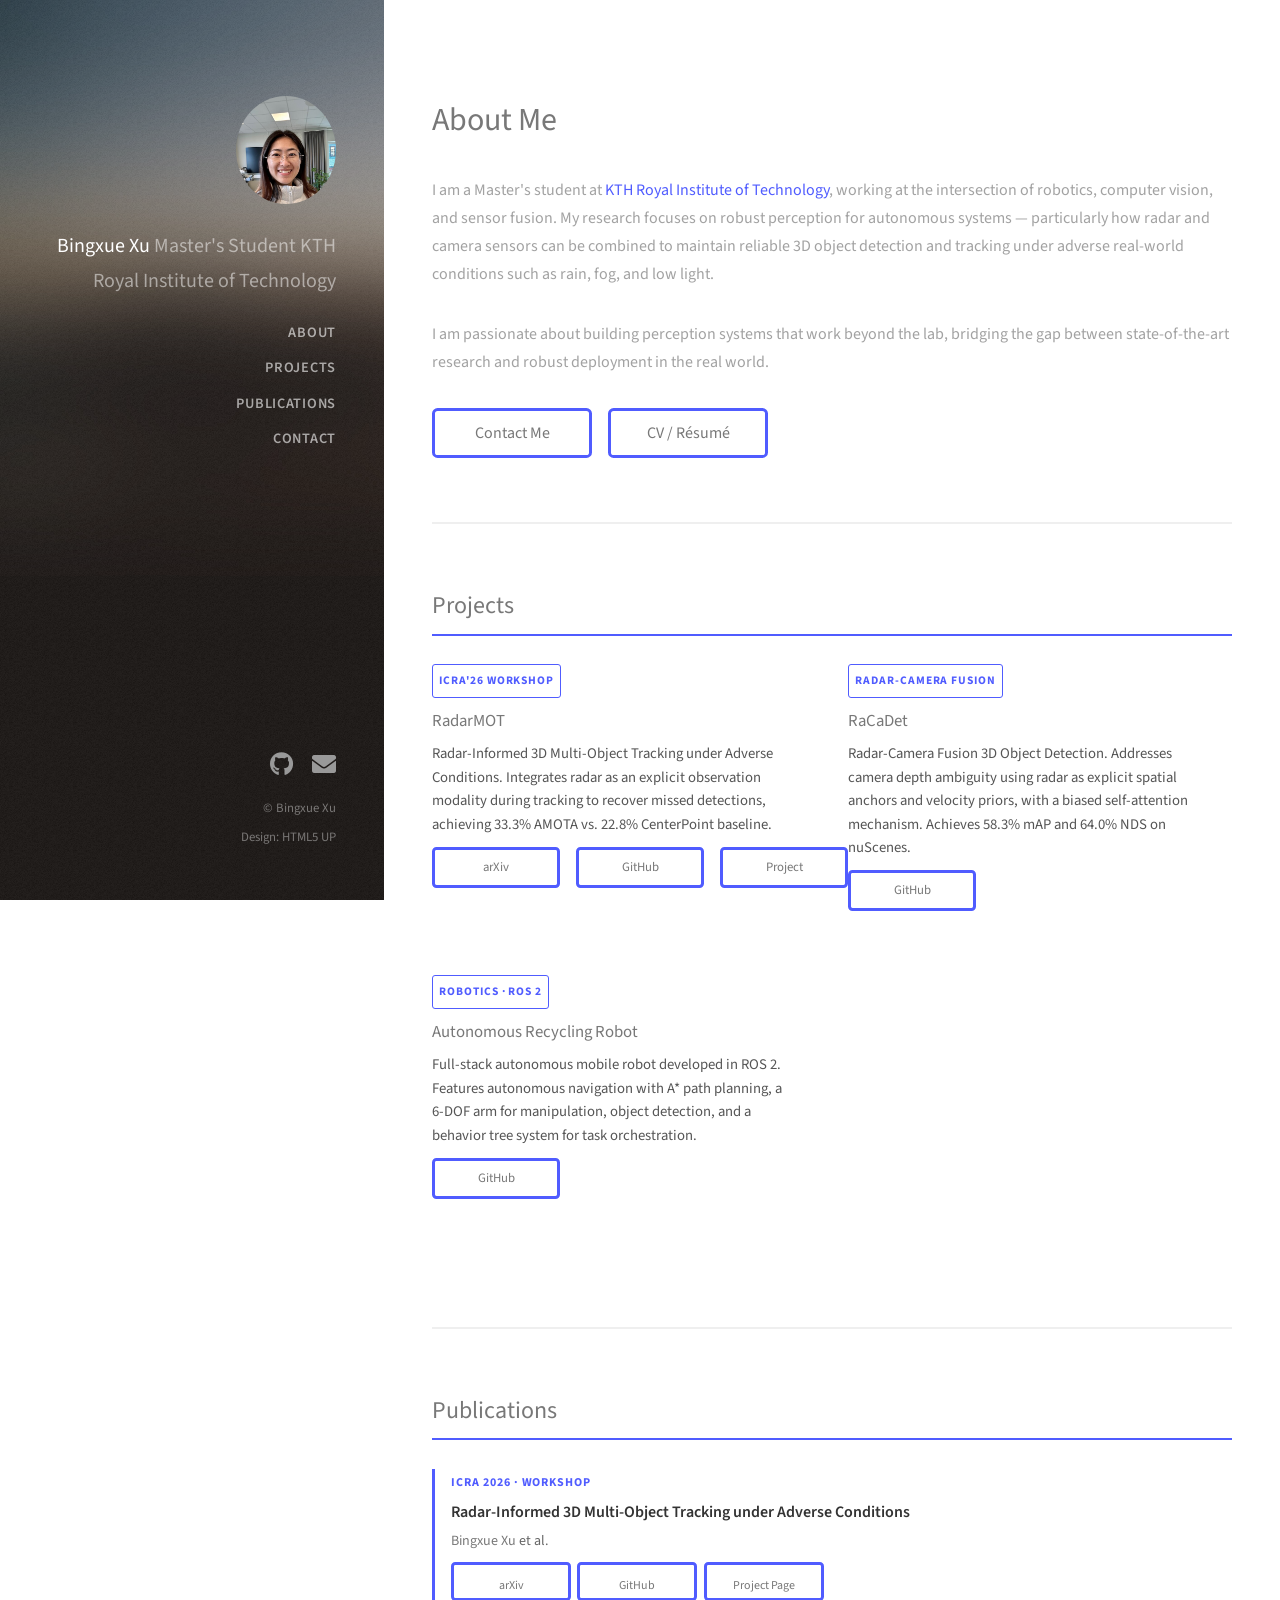
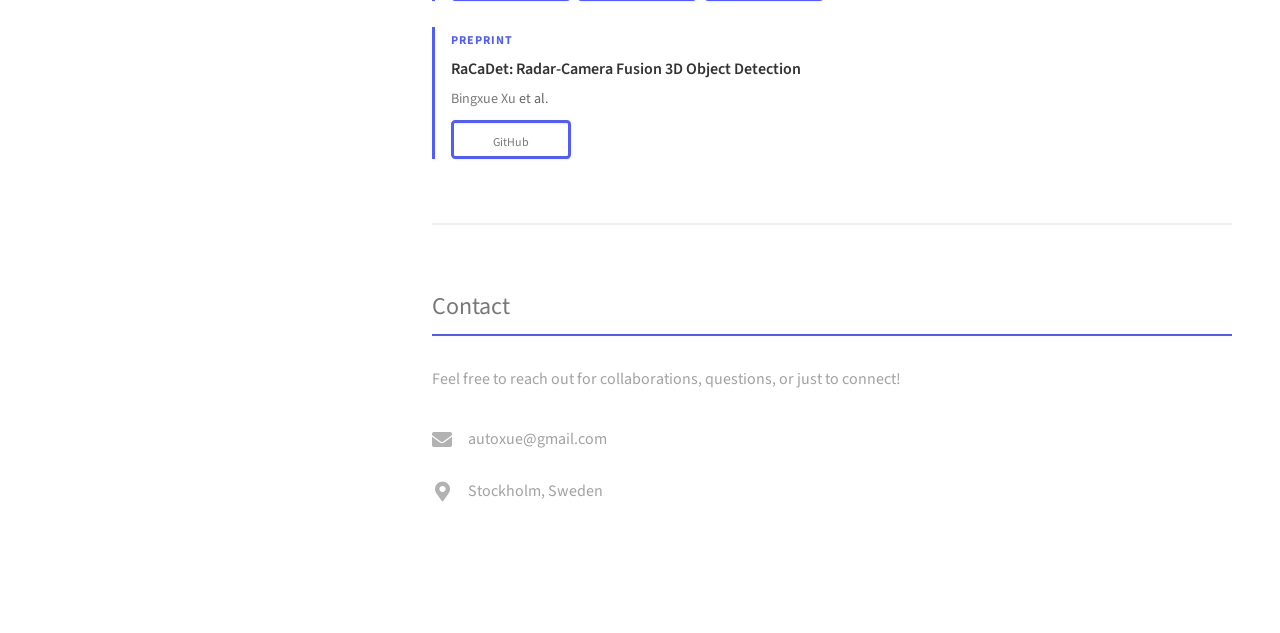
==== index.html @ 9e6687d6 "Initial personal page — Bingxue Xu Strata template (HTML5 UP, CCA 3.0) customised with personal cont" ====
<!DOCTYPE HTML>
<!--
	Strata by HTML5 UP
	html5up.net | @ajlkn
	Free for personal and commercial use under the CCA 3.0 license (html5up.net/license)
	Customized for Bingxue Xu
-->
<html>
	<head>
		<title>Bingxue Xu</title>
		<meta charset="utf-8" />
		<meta name="viewport" content="width=device-width, initial-scale=1, user-scalable=no" />
		<link rel="stylesheet" href="assets/css/main.css" />
		<link rel="stylesheet" href="assets/css/custom.css" />
	</head>
	<body class="is-preload">

		<!-- Header -->
			<header id="header">
				<div class="inner">
					<a href="#" class="image avatar"><img src="images/avatar.jpg" alt="Bingxue Xu" /></a>
					<h1>
						<strong>Bingxue Xu</strong><br />
						Master's Student<br />
						<a href="https://www.kth.se" target="_blank">KTH Royal Institute of Technology</a>
					</h1>
					<nav id="nav">
						<ul>
							<li><a href="#about">About</a></li>
							<li><a href="#projects">Projects</a></li>
							<li><a href="#publications">Publications</a></li>
							<li><a href="#contact">Contact</a></li>
						</ul>
					</nav>
				</div>
			</header>

		<!-- Main -->
			<div id="main">

				<!-- About -->
				<section id="about">
					<header class="major">
						<h2>About Me</h2>
					</header>
					<p>
						I am a Master's student at <a href="https://www.kth.se" target="_blank">KTH Royal Institute of Technology</a>,
						working at the intersection of robotics, computer vision, and sensor fusion.
						My research focuses on robust perception for autonomous systems — particularly how radar
						and camera sensors can be combined to maintain reliable 3D object detection and tracking
						under adverse real-world conditions such as rain, fog, and low light.
					</p>
					<p>
						I am passionate about building perception systems that work beyond the lab, bridging the
						gap between state-of-the-art research and robust deployment in the real world.
					</p>
					<ul class="actions">
						<li><a href="#contact" class="button">Contact Me</a></li>
						<li><a href="#" class="button">CV / Résumé</a></li>
					</ul>
				</section>

				<!-- Projects -->
				<section id="projects">
					<h2>Projects</h2>
					<div class="row">

						<article class="col-6 col-12-xsmall project-item">
							<div class="project-badge">ICRA'26 Workshop</div>
							<h3><a href="https://bingxue-xu.github.io/RadarMOT" target="_blank">RadarMOT</a></h3>
							<p>
								Radar-Informed 3D Multi-Object Tracking under Adverse Conditions.
								Integrates radar as an explicit observation modality during tracking to recover
								missed detections, achieving 33.3% AMOTA vs. 22.8% CenterPoint baseline.
							</p>
							<ul class="actions small">
								<li><a href="https://arxiv.org/abs/2604.13571" target="_blank" class="button small">arXiv</a></li>
								<li><a href="https://github.com/bingxue-xu/RadarMOT" target="_blank" class="button small">GitHub</a></li>
								<li><a href="https://bingxue-xu.github.io/RadarMOT" target="_blank" class="button small">Project</a></li>
							</ul>
						</article>

						<article class="col-6 col-12-xsmall project-item">
							<div class="project-badge">Radar-Camera Fusion</div>
							<h3><a href="https://github.com/bingxue-xu/RaCaDet" target="_blank">RaCaDet</a></h3>
							<p>
								Radar-Camera Fusion 3D Object Detection. Addresses camera depth ambiguity
								using radar as explicit spatial anchors and velocity priors, with a biased
								self-attention mechanism. Achieves 58.3% mAP and 64.0% NDS on nuScenes.
							</p>
							<ul class="actions small">
								<li><a href="https://github.com/bingxue-xu/RaCaDet" target="_blank" class="button small">GitHub</a></li>
							</ul>
						</article>

						<article class="col-6 col-12-xsmall project-item">
							<div class="project-badge">Robotics · ROS 2</div>
							<h3><a href="https://github.com/bingxue-xu/RoboticsProject" target="_blank">Autonomous Recycling Robot</a></h3>
							<p>
								Full-stack autonomous mobile robot developed in ROS 2. Features autonomous
								navigation with A* path planning, a 6-DOF arm for manipulation, object detection,
								and a behavior tree system for task orchestration.
							</p>
							<ul class="actions small">
								<li><a href="https://github.com/bingxue-xu/RoboticsProject" target="_blank" class="button small">GitHub</a></li>
							</ul>
						</article>

					</div>
				</section>

				<!-- Publications -->
				<section id="publications">
					<h2>Publications</h2>
					<div class="pub-list">

						<div class="pub-item">
							<div class="pub-venue">ICRA 2026 · Workshop</div>
							<div class="pub-title">
								Radar-Informed 3D Multi-Object Tracking under Adverse Conditions
							</div>
							<div class="pub-authors">
								<strong>Bingxue Xu</strong> et al.
							</div>
							<div class="pub-links">
								<a href="https://arxiv.org/abs/2604.13571" target="_blank" class="button small">arXiv</a>
								<a href="https://github.com/bingxue-xu/RadarMOT" target="_blank" class="button small">GitHub</a>
								<a href="https://bingxue-xu.github.io/RadarMOT" target="_blank" class="button small">Project Page</a>
							</div>
						</div>

						<div class="pub-item">
							<div class="pub-venue">Preprint</div>
							<div class="pub-title">
								RaCaDet: Radar-Camera Fusion 3D Object Detection
							</div>
							<div class="pub-authors">
								<strong>Bingxue Xu</strong> et al.
							</div>
							<div class="pub-links">
								<a href="https://github.com/bingxue-xu/RaCaDet" target="_blank" class="button small">GitHub</a>
							</div>
						</div>

					</div>
				</section>

				<!-- Contact -->
				<section id="contact">
					<h2>Contact</h2>
					<p>Feel free to reach out for collaborations, questions, or just to connect!</p>
					<div class="row">
						<div class="col-12">
							<ul class="labeled-icons">
								<li>
									<h3 class="icon solid fa-envelope"><span class="label">Email</span></h3>
									<a href="mailto:autoxue@gmail.com">autoxue@gmail.com</a>
								</li>
								<li>
									<h3 class="icon solid fa-map-marker-alt"><span class="label">Location</span></h3>
									Stockholm, Sweden
								</li>
							</ul>
						</div>
					</div>
				</section>

			</div>

		<!-- Footer -->
			<footer id="footer">
				<div class="inner">
					<ul class="icons">
						<li><a href="https://github.com/bingxue-xu" target="_blank" class="icon brands fa-github"><span class="label">GitHub</span></a></li>
						<li><a href="mailto:autoxue@gmail.com" class="icon solid fa-envelope"><span class="label">Email</span></a></li>
					</ul>
					<ul class="copyright">
						<li>&copy; Bingxue Xu</li>
						<li>Design: <a href="http://html5up.net">HTML5 UP</a></li>
					</ul>
				</div>
			</footer>

		<!-- Scripts -->
			<script src="assets/js/jquery.min.js"></script>
			<script src="assets/js/jquery.poptrox.min.js"></script>
			<script src="assets/js/browser.min.js"></script>
			<script src="assets/js/breakpoints.min.js"></script>
			<script src="assets/js/util.js"></script>
			<script src="assets/js/main.js"></script>

	</body>
</html>
---- assets/css/main.css ----
@import url("fontawesome-all.min.css");
@import url("https://fonts.googleapis.com/css?family=Source+Sans+Pro:400,400italic");

/*
	Strata by HTML5 UP
	html5up.net | @ajlkn
	Free for personal and commercial use under the CCA 3.0 license (html5up.net/license)
*/

html, body, div, span, applet, object,
iframe, h1, h2, h3, h4, h5, h6, p, blockquote,
pre, a, abbr, acronym, address, big, cite,
code, del, dfn, em, img, ins, kbd, q, s, samp,
small, strike, strong, sub, sup, tt, var, b,
u, i, center, dl, dt, dd, ol, ul, li, fieldset,
form, label, legend, table, caption, tbody,
tfoot, thead, tr, th, td, article, aside,
canvas, details, embed, figure, figcaption,
footer, header, hgroup, menu, nav, output, ruby,
section, summary, time, mark, audio, video {
	margin: 0;
	padding: 0;
	border: 0;
	font-size: 100%;
	font: inherit;
	vertical-align: baseline;}

article, aside, details, figcaption, figure,
footer, header, hgroup, menu, nav, section {
	display: block;}

body {
	line-height: 1;
}

ol, ul {
	list-style: none;
}

blockquote, q {
	quotes: none;
}

	blockquote:before, blockquote:after, q:before, q:after {
		content: '';
		content: none;
	}

table {
	border-collapse: collapse;
	border-spacing: 0;
}

body {
	-webkit-text-size-adjust: none;
}

mark {
	background-color: transparent;
	color: inherit;
}

input::-moz-focus-inner {
	border: 0;
	padding: 0;
}

input, select, textarea {
	-moz-appearance: none;
	-webkit-appearance: none;
	-ms-appearance: none;
	appearance: none;
}

/* Basic */

	html {
		box-sizing: border-box;
	}

	*, *:before, *:after {
		box-sizing: inherit;
	}

	body {
		background: #fff;
	}

		body.is-preload *, body.is-preload *:before, body.is-preload *:after {
			-moz-animation: none !important;
			-webkit-animation: none !important;
			-ms-animation: none !important;
			animation: none !important;
			-moz-transition: none !important;
			-webkit-transition: none !important;
			-ms-transition: none !important;
			transition: none !important;
		}

	body, input, select, textarea {
		color: #a2a2a2;
		font-family: "Source Sans Pro", Helvetica, sans-serif;
		font-size: 16pt;
		font-weight: 400;
		line-height: 1.75em;
	}

	a {
		-moz-transition: color 0.2s ease-in-out, border-color 0.2s ease-in-out;
		-webkit-transition: color 0.2s ease-in-out, border-color 0.2s ease-in-out;
		-ms-transition: color 0.2s ease-in-out, border-color 0.2s ease-in-out;
		transition: color 0.2s ease-in-out, border-color 0.2s ease-in-out;
		border-bottom: dotted 1px;
		color: #49bf9d;
		text-decoration: none;
	}

		a:hover {
			border-bottom-color: transparent;
			color: #49bf9d !important;
			text-decoration: none;
		}

	strong, b {
		color: #787878;
		font-weight: 400;
	}

	em, i {
		font-style: italic;
	}

	p {
		margin: 0 0 2em 0;
	}

	h1, h2, h3, h4, h5, h6 {
		color: #787878;
		font-weight: 400;
		line-height: 1em;
		margin: 0 0 1em 0;
	}

		h1 a, h2 a, h3 a, h4 a, h5 a, h6 a {
			color: inherit;
			text-decoration: none;
		}

	h1 {
		font-size: 2em;
		line-height: 1.5em;
	}

	h2 {
		font-size: 1.5em;
		line-height: 1.5em;
	}

	h3 {
		font-size: 1.25em;
		line-height: 1.5em;
	}

	h4 {
		font-size: 1.1em;
		line-height: 1.5em;
	}

	h5 {
		font-size: 0.9em;
		line-height: 1.5em;
	}

	h6 {
		font-size: 0.7em;
		line-height: 1.5em;
	}

	sub {
		font-size: 0.8em;
		position: relative;
		top: 0.5em;
	}

	sup {
		font-size: 0.8em;
		position: relative;
		top: -0.5em;
	}

	hr {
		border: 0;
		border-bottom: solid 2px #efefef;
		margin: 2em 0;
	}

		hr.major {
			margin: 3em 0;
		}

	blockquote {
		border-left: solid 6px #efefef;
		font-style: italic;
		margin: 0 0 2em 0;
		padding: 0.5em 0 0.5em 1.5em;
	}

	code {
		background: #f7f7f7;
		border-radius: 0.35em;
		border: solid 2px #efefef;
		font-family: "Courier New", monospace;
		font-size: 0.9em;
		margin: 0 0.25em;
		padding: 0.25em 0.65em;
	}

	pre {
		-webkit-overflow-scrolling: touch;
		font-family: "Courier New", monospace;
		font-size: 0.9em;
		margin: 0 0 2em 0;
	}

		pre code {
			display: block;
			line-height: 1.75em;
			padding: 1em 1.5em;
			overflow-x: auto;
		}

	.align-left {
		text-align: left;
	}

	.align-center {
		text-align: center;
	}

	.align-right {
		text-align: right;
	}

/* Container */

	.container {
		margin: 0 auto;
		max-width: calc(100% - 4em);
		width: 100%;
	}

		.container.xsmall {
			width: 25%;
		}

		.container.small {
			width: 50%;
		}

		.container.medium {
			width: 75%;
		}

		.container.large {
			width: 125%;
		}

		.container.xlarge {
			width: 150%;
		}

		.container.max {
			width: 100%;
		}

		@media screen and (max-width: 980px) {

			.container {
				width: 100% !important;
				max-width: 100% !important;
			}

		}

		@media screen and (max-width: 480px) {

			.container {
				max-width: calc(100% - 3em);
			}

		}

/* Row */

	.row {
		display: flex;
		flex-wrap: wrap;
		box-sizing: border-box;
		align-items: stretch;
	}

		.row > * {
			box-sizing: border-box;
		}

		.row.gtr-uniform > * > :last-child {
			margin-bottom: 0;
		}

		.row.aln-left {
			justify-content: flex-start;
		}

		.row.aln-center {
			justify-content: center;
		}

		.row.aln-right {
			justify-content: flex-end;
		}

		.row.aln-top {
			align-items: flex-start;
		}

		.row.aln-middle {
			align-items: center;
		}

		.row.aln-bottom {
			align-items: flex-end;
		}

		.row > .imp {
			order: -1;
		}

		.row > .col-1 {
			width: 8.33333%;
		}

		.row > .off-1 {
			margin-left: 8.33333%;
		}

		.row > .col-2 {
			width: 16.66667%;
		}

		.row > .off-2 {
			margin-left: 16.66667%;
		}

		.row > .col-3 {
			width: 25%;
		}

		.row > .off-3 {
			margin-left: 25%;
		}

		.row > .col-4 {
			width: 33.33333%;
		}

		.row > .off-4 {
			margin-left: 33.33333%;
		}

		.row > .col-5 {
			width: 41.66667%;
		}

		.row > .off-5 {
			margin-left: 41.66667%;
		}

		.row > .col-6 {
			width: 50%;
		}

		.row > .off-6 {
			margin-left: 50%;
		}

		.row > .col-7 {
			width: 58.33333%;
		}

		.row > .off-7 {
			margin-left: 58.33333%;
		}

		.row > .col-8 {
			width: 66.66667%;
		}

		.row > .off-8 {
			margin-left: 66.66667%;
		}

		.row > .col-9 {
			width: 75%;
		}

		.row > .off-9 {
			margin-left: 75%;
		}

		.row > .col-10 {
			width: 83.33333%;
		}

		.row > .off-10 {
			margin-left: 83.33333%;
		}

		.row > .col-11 {
			width: 91.66667%;
		}

		.row > .off-11 {
			margin-left: 91.66667%;
		}

		.row > .col-12 {
			width: 100%;
		}

		.row > .off-12 {
			margin-left: 100%;
		}

		.row.gtr-0 {
			margin-top: 0;
			margin-left: 0em;
		}

			.row.gtr-0 > * {
				padding: 0 0 0 0em;
			}

			.row.gtr-0.gtr-uniform {
				margin-top: 0em;
			}

				.row.gtr-0.gtr-uniform > * {
					padding-top: 0em;
				}

		.row.gtr-25 {
			margin-top: 0;
			margin-left: -0.625em;
		}

			.row.gtr-25 > * {
				padding: 0 0 0 0.625em;
			}

			.row.gtr-25.gtr-uniform {
				margin-top: -0.625em;
			}

				.row.gtr-25.gtr-uniform > * {
					padding-top: 0.625em;
				}

		.row.gtr-50 {
			margin-top: 0;
			margin-left: -1.25em;
		}

			.row.gtr-50 > * {
				padding: 0 0 0 1.25em;
			}

			.row.gtr-50.gtr-uniform {
				margin-top: -1.25em;
			}

				.row.gtr-50.gtr-uniform > * {
					padding-top: 1.25em;
				}

		.row {
			margin-top: 0;
			margin-left: -2.5em;
		}

			.row > * {
				padding: 0 0 0 2.5em;
			}

			.row.gtr-uniform {
				margin-top: -2.5em;
			}

				.row.gtr-uniform > * {
					padding-top: 2.5em;
				}

		.row.gtr-150 {
			margin-top: 0;
			margin-left: -3.75em;
		}

			.row.gtr-150 > * {
				padding: 0 0 0 3.75em;
			}

			.row.gtr-150.gtr-uniform {
				margin-top: -3.75em;
			}

				.row.gtr-150.gtr-uniform > * {
					padding-top: 3.75em;
				}

		.row.gtr-200 {
			margin-top: 0;
			margin-left: -5em;
		}

			.row.gtr-200 > * {
				padding: 0 0 0 5em;
			}

			.row.gtr-200.gtr-uniform {
				margin-top: -5em;
			}

				.row.gtr-200.gtr-uniform > * {
					padding-top: 5em;
				}

		@media screen and (max-width: 1800px) {

			.row {
				display: flex;
				flex-wrap: wrap;
				box-sizing: border-box;
				align-items: stretch;
			}

				.row > * {
					box-sizing: border-box;
				}

				.row.gtr-uniform > * > :last-child {
					margin-bottom: 0;
				}

				.row.aln-left {
					justify-content: flex-start;
				}

				.row.aln-center {
					justify-content: center;
				}

				.row.aln-right {
					justify-content: flex-end;
				}

				.row.aln-top {
					align-items: flex-start;
				}

				.row.aln-middle {
					align-items: center;
				}

				.row.aln-bottom {
					align-items: flex-end;
				}

				.row > .imp-xlarge {
					order: -1;
				}

				.row > .col-1-xlarge {
					width: 8.33333%;
				}

				.row > .off-1-xlarge {
					margin-left: 8.33333%;
				}

				.row > .col-2-xlarge {
					width: 16.66667%;
				}

				.row > .off-2-xlarge {
					margin-left: 16.66667%;
				}

				.row > .col-3-xlarge {
					width: 25%;
				}

				.row > .off-3-xlarge {
					margin-left: 25%;
				}

				.row > .col-4-xlarge {
					width: 33.33333%;
				}

				.row > .off-4-xlarge {
					margin-left: 33.33333%;
				}

				.row > .col-5-xlarge {
					width: 41.66667%;
				}

				.row > .off-5-xlarge {
					margin-left: 41.66667%;
				}

				.row > .col-6-xlarge {
					width: 50%;
				}

				.row > .off-6-xlarge {
					margin-left: 50%;
				}

				.row > .col-7-xlarge {
					width: 58.33333%;
				}

				.row > .off-7-xlarge {
					margin-left: 58.33333%;
				}

				.row > .col-8-xlarge {
					width: 66.66667%;
				}

				.row > .off-8-xlarge {
					margin-left: 66.66667%;
				}

				.row > .col-9-xlarge {
					width: 75%;
				}

				.row > .off-9-xlarge {
					margin-left: 75%;
				}

				.row > .col-10-xlarge {
					width: 83.33333%;
				}

				.row > .off-10-xlarge {
					margin-left: 83.33333%;
				}

				.row > .col-11-xlarge {
					width: 91.66667%;
				}

				.row > .off-11-xlarge {
					margin-left: 91.66667%;
				}

				.row > .col-12-xlarge {
					width: 100%;
				}

				.row > .off-12-xlarge {
					margin-left: 100%;
				}

				.row.gtr-0 {
					margin-top: 0;
					margin-left: 0em;
				}

					.row.gtr-0 > * {
						padding: 0 0 0 0em;
					}

					.row.gtr-0.gtr-uniform {
						margin-top: 0em;
					}

						.row.gtr-0.gtr-uniform > * {
							padding-top: 0em;
						}

				.row.gtr-25 {
					margin-top: 0;
					margin-left: -0.625em;
				}

					.row.gtr-25 > * {
						padding: 0 0 0 0.625em;
					}

					.row.gtr-25.gtr-uniform {
						margin-top: -0.625em;
					}

						.row.gtr-25.gtr-uniform > * {
							padding-top: 0.625em;
						}

				.row.gtr-50 {
					margin-top: 0;
					margin-left: -1.25em;
				}

					.row.gtr-50 > * {
						padding: 0 0 0 1.25em;
					}

					.row.gtr-50.gtr-uniform {
						margin-top: -1.25em;
					}

						.row.gtr-50.gtr-uniform > * {
							padding-top: 1.25em;
						}

				.row {
					margin-top: 0;
					margin-left: -2.5em;
				}

					.row > * {
						padding: 0 0 0 2.5em;
					}

					.row.gtr-uniform {
						margin-top: -2.5em;
					}

						.row.gtr-uniform > * {
							padding-top: 2.5em;
						}

				.row.gtr-150 {
					margin-top: 0;
					margin-left: -3.75em;
				}

					.row.gtr-150 > * {
						padding: 0 0 0 3.75em;
					}

					.row.gtr-150.gtr-uniform {
						margin-top: -3.75em;
					}

						.row.gtr-150.gtr-uniform > * {
							padding-top: 3.75em;
						}

				.row.gtr-200 {
					margin-top: 0;
					margin-left: -5em;
				}

					.row.gtr-200 > * {
						padding: 0 0 0 5em;
					}

					.row.gtr-200.gtr-uniform {
						margin-top: -5em;
					}

						.row.gtr-200.gtr-uniform > * {
							padding-top: 5em;
						}

		}

		@media screen and (max-width: 1280px) {

			.row {
				display: flex;
				flex-wrap: wrap;
				box-sizing: border-box;
				align-items: stretch;
			}

				.row > * {
					box-sizing: border-box;
				}

				.row.gtr-uniform > * > :last-child {
					margin-bottom: 0;
				}

				.row.aln-left {
					justify-content: flex-start;
				}

				.row.aln-center {
					justify-content: center;
				}

				.row.aln-right {
					justify-content: flex-end;
				}

				.row.aln-top {
					align-items: flex-start;
				}

				.row.aln-middle {
					align-items: center;
				}

				.row.aln-bottom {
					align-items: flex-end;
				}

				.row > .imp-large {
					order: -1;
				}

				.row > .col-1-large {
					width: 8.33333%;
				}

				.row > .off-1-large {
					margin-left: 8.33333%;
				}

				.row > .col-2-large {
					width: 16.66667%;
				}

				.row > .off-2-large {
					margin-left: 16.66667%;
				}

				.row > .col-3-large {
					width: 25%;
				}

				.row > .off-3-large {
					margin-left: 25%;
				}

				.row > .col-4-large {
					width: 33.33333%;
				}

				.row > .off-4-large {
					margin-left: 33.33333%;
				}

				.row > .col-5-large {
					width: 41.66667%;
				}

				.row > .off-5-large {
					margin-left: 41.66667%;
				}

				.row > .col-6-large {
					width: 50%;
				}

				.row > .off-6-large {
					margin-left: 50%;
				}

				.row > .col-7-large {
					width: 58.33333%;
				}

				.row > .off-7-large {
					margin-left: 58.33333%;
				}

				.row > .col-8-large {
					width: 66.66667%;
				}

				.row > .off-8-large {
					margin-left: 66.66667%;
				}

				.row > .col-9-large {
					width: 75%;
				}

				.row > .off-9-large {
					margin-left: 75%;
				}

				.row > .col-10-large {
					width: 83.33333%;
				}

				.row > .off-10-large {
					margin-left: 83.33333%;
				}

				.row > .col-11-large {
					width: 91.66667%;
				}

				.row > .off-11-large {
					margin-left: 91.66667%;
				}

				.row > .col-12-large {
					width: 100%;
				}

				.row > .off-12-large {
					margin-left: 100%;
				}

				.row.gtr-0 {
					margin-top: 0;
					margin-left: 0em;
				}

					.row.gtr-0 > * {
						padding: 0 0 0 0em;
					}

					.row.gtr-0.gtr-uniform {
						margin-top: 0em;
					}

						.row.gtr-0.gtr-uniform > * {
							padding-top: 0em;
						}

				.row.gtr-25 {
					margin-top: 0;
					margin-left: -0.5em;
				}

					.row.gtr-25 > * {
						padding: 0 0 0 0.5em;
					}

					.row.gtr-25.gtr-uniform {
						margin-top: -0.5em;
					}

						.row.gtr-25.gtr-uniform > * {
							padding-top: 0.5em;
						}

				.row.gtr-50 {
					margin-top: 0;
					margin-left: -1em;
				}

					.row.gtr-50 > * {
						padding: 0 0 0 1em;
					}

					.row.gtr-50.gtr-uniform {
						margin-top: -1em;
					}

						.row.gtr-50.gtr-uniform > * {
							padding-top: 1em;
						}

				.row {
					margin-top: 0;
					margin-left: -2em;
				}

					.row > * {
						padding: 0 0 0 2em;
					}

					.row.gtr-uniform {
						margin-top: -2em;
					}

						.row.gtr-uniform > * {
							padding-top: 2em;
						}

				.row.gtr-150 {
					margin-top: 0;
					margin-left: -3em;
				}

					.row.gtr-150 > * {
						padding: 0 0 0 3em;
					}

					.row.gtr-150.gtr-uniform {
						margin-top: -3em;
					}

						.row.gtr-150.gtr-uniform > * {
							padding-top: 3em;
						}

				.row.gtr-200 {
					margin-top: 0;
					margin-left: -4em;
				}

					.row.gtr-200 > * {
						padding: 0 0 0 4em;
					}

					.row.gtr-200.gtr-uniform {
						margin-top: -4em;
					}

						.row.gtr-200.gtr-uniform > * {
							padding-top: 4em;
						}

		}

		@media screen and (max-width: 980px) {

			.row {
				display: flex;
				flex-wrap: wrap;
				box-sizing: border-box;
				align-items: stretch;
			}

				.row > * {
					box-sizing: border-box;
				}

				.row.gtr-uniform > * > :last-child {
					margin-bottom: 0;
				}

				.row.aln-left {
					justify-content: flex-start;
				}

				.row.aln-center {
					justify-content: center;
				}

				.row.aln-right {
					justify-content: flex-end;
				}

				.row.aln-top {
					align-items: flex-start;
				}

				.row.aln-middle {
					align-items: center;
				}

				.row.aln-bottom {
					align-items: flex-end;
				}

				.row > .imp-medium {
					order: -1;
				}

				.row > .col-1-medium {
					width: 8.33333%;
				}

				.row > .off-1-medium {
					margin-left: 8.33333%;
				}

				.row > .col-2-medium {
					width: 16.66667%;
				}

				.row > .off-2-medium {
					margin-left: 16.66667%;
				}

				.row > .col-3-medium {
					width: 25%;
				}

				.row > .off-3-medium {
					margin-left: 25%;
				}

				.row > .col-4-medium {
					width: 33.33333%;
				}

				.row > .off-4-medium {
					margin-left: 33.33333%;
				}

				.row > .col-5-medium {
					width: 41.66667%;
				}

				.row > .off-5-medium {
					margin-left: 41.66667%;
				}

				.row > .col-6-medium {
					width: 50%;
				}

				.row > .off-6-medium {
					margin-left: 50%;
				}

				.row > .col-7-medium {
					width: 58.33333%;
				}

				.row > .off-7-medium {
					margin-left: 58.33333%;
				}

				.row > .col-8-medium {
					width: 66.66667%;
				}

				.row > .off-8-medium {
					margin-left: 66.66667%;
				}

				.row > .col-9-medium {
					width: 75%;
				}

				.row > .off-9-medium {
					margin-left: 75%;
				}

				.row > .col-10-medium {
					width: 83.33333%;
				}

				.row > .off-10-medium {
					margin-left: 83.33333%;
				}

				.row > .col-11-medium {
					width: 91.66667%;
				}

				.row > .off-11-medium {
					margin-left: 91.66667%;
				}

				.row > .col-12-medium {
					width: 100%;
				}

				.row > .off-12-medium {
					margin-left: 100%;
				}

				.row.gtr-0 {
					margin-top: 0;
					margin-left: 0em;
				}

					.row.gtr-0 > * {
						padding: 0 0 0 0em;
					}

					.row.gtr-0.gtr-uniform {
						margin-top: 0em;
					}

						.row.gtr-0.gtr-uniform > * {
							padding-top: 0em;
						}

				.row.gtr-25 {
					margin-top: 0;
					margin-left: -0.5em;
				}

					.row.gtr-25 > * {
						padding: 0 0 0 0.5em;
					}

					.row.gtr-25.gtr-uniform {
						margin-top: -0.5em;
					}

						.row.gtr-25.gtr-uniform > * {
							padding-top: 0.5em;
						}

				.row.gtr-50 {
					margin-top: 0;
					margin-left: -1em;
				}

					.row.gtr-50 > * {
						padding: 0 0 0 1em;
					}

					.row.gtr-50.gtr-uniform {
						margin-top: -1em;
					}

						.row.gtr-50.gtr-uniform > * {
							padding-top: 1em;
						}

				.row {
					margin-top: 0;
					margin-left: -2em;
				}

					.row > * {
						padding: 0 0 0 2em;
					}

					.row.gtr-uniform {
						margin-top: -2em;
					}

						.row.gtr-uniform > * {
							padding-top: 2em;
						}

				.row.gtr-150 {
					margin-top: 0;
					margin-left: -3em;
				}

					.row.gtr-150 > * {
						padding: 0 0 0 3em;
					}

					.row.gtr-150.gtr-uniform {
						margin-top: -3em;
					}

						.row.gtr-150.gtr-uniform > * {
							padding-top: 3em;
						}

				.row.gtr-200 {
					margin-top: 0;
					margin-left: -4em;
				}

					.row.gtr-200 > * {
						padding: 0 0 0 4em;
					}

					.row.gtr-200.gtr-uniform {
						margin-top: -4em;
					}

						.row.gtr-200.gtr-uniform > * {
							padding-top: 4em;
						}

		}

		@media screen and (max-width: 736px) {

			.row {
				display: flex;
				flex-wrap: wrap;
				box-sizing: border-box;
				align-items: stretch;
			}

				.row > * {
					box-sizing: border-box;
				}

				.row.gtr-uniform > * > :last-child {
					margin-bottom: 0;
				}

				.row.aln-left {
					justify-content: flex-start;
				}

				.row.aln-center {
					justify-content: center;
				}

				.row.aln-right {
					justify-content: flex-end;
				}

				.row.aln-top {
					align-items: flex-start;
				}

				.row.aln-middle {
					align-items: center;
				}

				.row.aln-bottom {
					align-items: flex-end;
				}

				.row > .imp-small {
					order: -1;
				}

				.row > .col-1-small {
					width: 8.33333%;
				}

				.row > .off-1-small {
					margin-left: 8.33333%;
				}

				.row > .col-2-small {
					width: 16.66667%;
				}

				.row > .off-2-small {
					margin-left: 16.66667%;
				}

				.row > .col-3-small {
					width: 25%;
				}

				.row > .off-3-small {
					margin-left: 25%;
				}

				.row > .col-4-small {
					width: 33.33333%;
				}

				.row > .off-4-small {
					margin-left: 33.33333%;
				}

				.row > .col-5-small {
					width: 41.66667%;
				}

				.row > .off-5-small {
					margin-left: 41.66667%;
				}

				.row > .col-6-small {
					width: 50%;
				}

				.row > .off-6-small {
					margin-left: 50%;
				}

				.row > .col-7-small {
					width: 58.33333%;
				}

				.row > .off-7-small {
					margin-left: 58.33333%;
				}

				.row > .col-8-small {
					width: 66.66667%;
				}

				.row > .off-8-small {
					margin-left: 66.66667%;
				}

				.row > .col-9-small {
					width: 75%;
				}

				.row > .off-9-small {
					margin-left: 75%;
				}

				.row > .col-10-small {
					width: 83.33333%;
				}

				.row > .off-10-small {
					margin-left: 83.33333%;
				}

				.row > .col-11-small {
					width: 91.66667%;
				}

				.row > .off-11-small {
					margin-left: 91.66667%;
				}

				.row > .col-12-small {
					width: 100%;
				}

				.row > .off-12-small {
					margin-left: 100%;
				}

				.row.gtr-0 {
					margin-top: 0;
					margin-left: 0em;
				}

					.row.gtr-0 > * {
						padding: 0 0 0 0em;
					}

					.row.gtr-0.gtr-uniform {
						margin-top: 0em;
					}

						.row.gtr-0.gtr-uniform > * {
							padding-top: 0em;
						}

				.row.gtr-25 {
					margin-top: 0;
					margin-left: -0.375em;
				}

					.row.gtr-25 > * {
						padding: 0 0 0 0.375em;
					}

					.row.gtr-25.gtr-uniform {
						margin-top: -0.375em;
					}

						.row.gtr-25.gtr-uniform > * {
							padding-top: 0.375em;
						}

				.row.gtr-50 {
					margin-top: 0;
					margin-left: -0.75em;
				}

					.row.gtr-50 > * {
						padding: 0 0 0 0.75em;
					}

					.row.gtr-50.gtr-uniform {
						margin-top: -0.75em;
					}

						.row.gtr-50.gtr-uniform > * {
							padding-top: 0.75em;
						}

				.row {
					margin-top: 0;
					margin-left: -1.5em;
				}

					.row > * {
						padding: 0 0 0 1.5em;
					}

					.row.gtr-uniform {
						margin-top: -1.5em;
					}

						.row.gtr-uniform > * {
							padding-top: 1.5em;
						}

				.row.gtr-150 {
					margin-top: 0;
					margin-left: -2.25em;
				}

					.row.gtr-150 > * {
						padding: 0 0 0 2.25em;
					}

					.row.gtr-150.gtr-uniform {
						margin-top: -2.25em;
					}

						.row.gtr-150.gtr-uniform > * {
							padding-top: 2.25em;
						}

				.row.gtr-200 {
					margin-top: 0;
					margin-left: -3em;
				}

					.row.gtr-200 > * {
						padding: 0 0 0 3em;
					}

					.row.gtr-200.gtr-uniform {
						margin-top: -3em;
					}

						.row.gtr-200.gtr-uniform > * {
							padding-top: 3em;
						}

		}

		@media screen and (max-width: 480px) {

			.row {
				display: flex;
				flex-wrap: wrap;
				box-sizing: border-box;
				align-items: stretch;
			}

				.row > * {
					box-sizing: border-box;
				}

				.row.gtr-uniform > * > :last-child {
					margin-bottom: 0;
				}

				.row.aln-left {
					justify-content: flex-start;
				}

				.row.aln-center {
					justify-content: center;
				}

				.row.aln-right {
					justify-content: flex-end;
				}

				.row.aln-top {
					align-items: flex-start;
				}

				.row.aln-middle {
					align-items: center;
				}

				.row.aln-bottom {
					align-items: flex-end;
				}

				.row > .imp-xsmall {
					order: -1;
				}

				.row > .col-1-xsmall {
					width: 8.33333%;
				}

				.row > .off-1-xsmall {
					margin-left: 8.33333%;
				}

				.row > .col-2-xsmall {
					width: 16.66667%;
				}

				.row > .off-2-xsmall {
					margin-left: 16.66667%;
				}

				.row > .col-3-xsmall {
					width: 25%;
				}

				.row > .off-3-xsmall {
					margin-left: 25%;
				}

				.row > .col-4-xsmall {
					width: 33.33333%;
				}

				.row > .off-4-xsmall {
					margin-left: 33.33333%;
				}

				.row > .col-5-xsmall {
					width: 41.66667%;
				}

				.row > .off-5-xsmall {
					margin-left: 41.66667%;
				}

				.row > .col-6-xsmall {
					width: 50%;
				}

				.row > .off-6-xsmall {
					margin-left: 50%;
				}

				.row > .col-7-xsmall {
					width: 58.33333%;
				}

				.row > .off-7-xsmall {
					margin-left: 58.33333%;
				}

				.row > .col-8-xsmall {
					width: 66.66667%;
				}

				.row > .off-8-xsmall {
					margin-left: 66.66667%;
				}

				.row > .col-9-xsmall {
					width: 75%;
				}

				.row > .off-9-xsmall {
					margin-left: 75%;
				}

				.row > .col-10-xsmall {
					width: 83.33333%;
				}

				.row > .off-10-xsmall {
					margin-left: 83.33333%;
				}

				.row > .col-11-xsmall {
					width: 91.66667%;
				}

				.row > .off-11-xsmall {
					margin-left: 91.66667%;
				}

				.row > .col-12-xsmall {
					width: 100%;
				}

				.row > .off-12-xsmall {
					margin-left: 100%;
				}

				.row.gtr-0 {
					margin-top: 0;
					margin-left: 0em;
				}

					.row.gtr-0 > * {
						padding: 0 0 0 0em;
					}

					.row.gtr-0.gtr-uniform {
						margin-top: 0em;
					}

						.row.gtr-0.gtr-uniform > * {
							padding-top: 0em;
						}

				.row.gtr-25 {
					margin-top: 0;
					margin-left: -0.375em;
				}

					.row.gtr-25 > * {
						padding: 0 0 0 0.375em;
					}

					.row.gtr-25.gtr-uniform {
						margin-top: -0.375em;
					}

						.row.gtr-25.gtr-uniform > * {
							padding-top: 0.375em;
						}

				.row.gtr-50 {
					margin-top: 0;
					margin-left: -0.75em;
				}

					.row.gtr-50 > * {
						padding: 0 0 0 0.75em;
					}

					.row.gtr-50.gtr-uniform {
						margin-top: -0.75em;
					}

						.row.gtr-50.gtr-uniform > * {
							padding-top: 0.75em;
						}

				.row {
					margin-top: 0;
					margin-left: -1.5em;
				}

					.row > * {
						padding: 0 0 0 1.5em;
					}

					.row.gtr-uniform {
						margin-top: -1.5em;
					}

						.row.gtr-uniform > * {
							padding-top: 1.5em;
						}

				.row.gtr-150 {
					margin-top: 0;
					margin-left: -2.25em;
				}

					.row.gtr-150 > * {
						padding: 0 0 0 2.25em;
					}

					.row.gtr-150.gtr-uniform {
						margin-top: -2.25em;
					}

						.row.gtr-150.gtr-uniform > * {
							padding-top: 2.25em;
						}

				.row.gtr-200 {
					margin-top: 0;
					margin-left: -3em;
				}

					.row.gtr-200 > * {
						padding: 0 0 0 3em;
					}

					.row.gtr-200.gtr-uniform {
						margin-top: -3em;
					}

						.row.gtr-200.gtr-uniform > * {
							padding-top: 3em;
						}

		}

/* Section/Article */

	section.special, article.special {
		text-align: center;
	}

	header p {
		color: #b2b2b2;
		position: relative;
		margin: 0 0 1.5em 0;
	}

	header h2 + p {
		font-size: 1.25em;
		margin-top: -1em;
		line-height: 1.5em;
	}

	header h3 + p {
		font-size: 1.1em;
		margin-top: -0.8em;
		line-height: 1.5em;
	}

	header h4 + p,
	header h5 + p,
	header h6 + p {
		font-size: 0.9em;
		margin-top: -0.6em;
		line-height: 1.5em;
	}

	header.major h2 {
		font-size: 2em;
	}

/* Form */

	form {
		margin: 0 0 2em 0;
	}

	label {
		color: #787878;
		display: block;
		font-size: 0.9em;
		font-weight: 400;
		margin: 0 0 1em 0;
	}

	input[type="text"],
	input[type="password"],
	input[type="email"],
	select,
	textarea {
		-moz-appearance: none;
		-webkit-appearance: none;
		-ms-appearance: none;
		appearance: none;
		background: #f7f7f7;
		border-radius: 0.35em;
		border: solid 2px transparent;
		color: inherit;
		display: block;
		outline: 0;
		padding: 0 0.75em;
		text-decoration: none;
		width: 100%;
	}

		input[type="text"]:invalid,
		input[type="password"]:invalid,
		input[type="email"]:invalid,
		select:invalid,
		textarea:invalid {
			box-shadow: none;
		}

		input[type="text"]:focus,
		input[type="password"]:focus,
		input[type="email"]:focus,
		select:focus,
		textarea:focus {
			border-color: #49bf9d;
		}

	select {
		background-image: url("data:image/svg+xml;charset=utf8,%3Csvg xmlns='http://www.w3.org/2000/svg' width='40' height='40' preserveAspectRatio='none' viewBox='0 0 40 40'%3E%3Cpath d='M9.4,12.3l10.4,10.4l10.4-10.4c0.2-0.2,0.5-0.4,0.9-0.4c0.3,0,0.6,0.1,0.9,0.4l3.3,3.3c0.2,0.2,0.4,0.5,0.4,0.9 c0,0.4-0.1,0.6-0.4,0.9L20.7,31.9c-0.2,0.2-0.5,0.4-0.9,0.4c-0.3,0-0.6-0.1-0.9-0.4L4.3,17.3c-0.2-0.2-0.4-0.5-0.4-0.9 c0-0.4,0.1-0.6,0.4-0.9l3.3-3.3c0.2-0.2,0.5-0.4,0.9-0.4S9.1,12.1,9.4,12.3z' fill='%23dfdfdf' /%3E%3C/svg%3E");
		background-size: 1.25rem;
		background-repeat: no-repeat;
		background-position: calc(100% - 1rem) center;
		height: 2.75em;
		padding-right: 2.75em;
		text-overflow: ellipsis;
	}

		select option {
			color: #787878;
			background: #fff;
		}

		select:focus::-ms-value {
			background-color: transparent;
		}

		select::-ms-expand {
			display: none;
		}

	input[type="text"],
	input[type="password"],
	input[type="email"],
	select {
		height: 2.75em;
	}

	textarea {
		padding: 0.75em;
	}

	input[type="checkbox"],
	input[type="radio"] {
		-moz-appearance: none;
		-webkit-appearance: none;
		-ms-appearance: none;
		appearance: none;
		display: block;
		float: left;
		margin-right: -2em;
		opacity: 0;
		width: 1em;
		z-index: -1;
	}

		input[type="checkbox"] + label,
		input[type="radio"] + label {
			text-decoration: none;
			color: #a2a2a2;
			cursor: pointer;
			display: inline-block;
			font-size: 1em;
			font-weight: 400;
			padding-left: 2.4em;
			padding-right: 0.75em;
			position: relative;
		}

			input[type="checkbox"] + label:before,
			input[type="radio"] + label:before {
				-moz-osx-font-smoothing: grayscale;
				-webkit-font-smoothing: antialiased;
				display: inline-block;
				font-style: normal;
				font-variant: normal;
				text-rendering: auto;
				line-height: 1;
				text-transform: none !important;
				font-family: 'Font Awesome 5 Free';
				font-weight: 900;
			}

			input[type="checkbox"] + label:before,
			input[type="radio"] + label:before {
				background: #f7f7f7;
				border-radius: 0.35em;
				border: solid 2px transparent;
				content: '';
				display: inline-block;
				font-size: 0.8em;
				height: 2.0625em;
				left: 0;
				line-height: 1.85625em;
				position: absolute;
				text-align: center;
				top: 0;
				width: 2.0625em;
			}

		input[type="checkbox"]:checked + label:before,
		input[type="radio"]:checked + label:before {
			background: #787878;
			border-color: #787878;
			color: #fff;
			content: '\f00c';
		}

		input[type="checkbox"]:focus + label:before,
		input[type="radio"]:focus + label:before {
			border-color: #49bf9d;
		}

	input[type="checkbox"] + label:before {
		border-radius: 0.35em;
	}

	input[type="radio"] + label:before {
		border-radius: 100%;
	}

	::-webkit-input-placeholder {
		color: #b2b2b2 !important;
		opacity: 1.0;
	}

	:-moz-placeholder {
		color: #b2b2b2 !important;
		opacity: 1.0;
	}

	::-moz-placeholder {
		color: #b2b2b2 !important;
		opacity: 1.0;
	}

	:-ms-input-placeholder {
		color: #b2b2b2 !important;
		opacity: 1.0;
	}

/* Box */

	.box {
		border-radius: 0.35em;
		border: solid 2px #efefef;
		margin-bottom: 2em;
		padding: 1.5em;
	}

		.box > :last-child,
		.box > :last-child > :last-child,
		.box > :last-child > :last-child > :last-child {
			margin-bottom: 0;
		}

		.box.alt {
			border: 0;
			border-radius: 0;
			padding: 0;
		}

/* Icon */

	.icon {
		text-decoration: none;
		border-bottom: none;
		position: relative;
	}

		.icon:before {
			-moz-osx-font-smoothing: grayscale;
			-webkit-font-smoothing: antialiased;
			display: inline-block;
			font-style: normal;
			font-variant: normal;
			text-rendering: auto;
			line-height: 1;
			text-transform: none !important;
			font-family: 'Font Awesome 5 Free';
			font-weight: 400;
		}

		.icon > .label {
			display: none;
		}

		.icon:before {
			line-height: inherit;
		}

		.icon.solid:before {
			font-weight: 900;
		}

		.icon.brands:before {
			font-family: 'Font Awesome 5 Brands';
		}

/* Image */

	.image {
		border-radius: 0.35em;
		border: 0;
		display: inline-block;
		position: relative;
	}

		.image:before {
			-moz-transition: opacity 0.2s ease-in-out;
			-webkit-transition: opacity 0.2s ease-in-out;
			-ms-transition: opacity 0.2s ease-in-out;
			transition: opacity 0.2s ease-in-out;
			background: url("images/overlay.png");
			border-radius: 0.35em;
			content: '';
			display: block;
			height: 100%;
			left: 0;
			opacity: 0.5;
			position: absolute;
			top: 0;
			width: 100%;
		}

		.image.thumb {
			text-align: center;
		}

			.image.thumb:after {
				-moz-transition: opacity 0.2s ease-in-out;
				-webkit-transition: opacity 0.2s ease-in-out;
				-ms-transition: opacity 0.2s ease-in-out;
				transition: opacity 0.2s ease-in-out;
				border-radius: 0.35em;
				border: solid 3px rgba(255, 255, 255, 0.5);
				color: #fff;
				content: 'View';
				display: inline-block;
				font-size: 0.8em;
				font-weight: 400;
				left: 50%;
				line-height: 2.25em;
				margin: -1.25em 0 0 -3em;
				opacity: 0;
				padding: 0 1.5em;
				position: absolute;
				text-align: center;
				text-decoration: none;
				top: 50%;
				white-space: nowrap;
			}

			.image.thumb:hover:after {
				opacity: 1.0;
			}

			.image.thumb:hover:before {
				background: url("images/overlay.png"), url("images/overlay.png");
				opacity: 1.0;
			}

		.image img {
			border-radius: 0.35em;
			display: block;
		}

		.image.left {
			float: left;
			margin: 0 1.5em 1em 0;
			top: 0.25em;
		}

		.image.right {
			float: right;
			margin: 0 0 1em 1.5em;
			top: 0.25em;
		}

		.image.left, .image.right {
			max-width: 40%;
		}

			.image.left img, .image.right img {
				width: 100%;
			}

		.image.fit {
			display: block;
			margin: 0 0 2em 0;
			width: 100%;
		}

			.image.fit img {
				width: 100%;
			}

		.image.avatar {
			border-radius: 100%;
		}

			.image.avatar:before {
				display: none;
			}

			.image.avatar img {
				border-radius: 100%;
				width: 100%;
			}

/* List */

	ol {
		list-style: decimal;
		margin: 0 0 2em 0;
		padding-left: 1.25em;
	}

		ol li {
			padding-left: 0.25em;
		}

	ul {
		list-style: disc;
		margin: 0 0 2em 0;
		padding-left: 1em;
	}

		ul li {
			padding-left: 0.5em;
		}

		ul.alt {
			list-style: none;
			padding-left: 0;
		}

			ul.alt li {
				border-top: solid 2px #efefef;
				padding: 0.5em 0;
			}

				ul.alt li:first-child {
					border-top: 0;
					padding-top: 0;
				}

	dl {
		margin: 0 0 2em 0;
	}

/* Icons */

	ul.icons {
		cursor: default;
		list-style: none;
		padding-left: 0;
	}

		ul.icons li {
			display: inline-block;
			padding: 0 1em 0 0;
		}

			ul.icons li:last-child {
				padding-right: 0;
			}

			ul.icons li .icon:before {
				font-size: 1.5em;
			}

/* Labeled Icons */

	ul.labeled-icons {
		list-style: none;
		padding: 0;
	}

		ul.labeled-icons li {
			line-height: 1.75em;
			margin: 1.5em 0 0 0;
			padding-left: 2.25em;
			position: relative;
		}

			ul.labeled-icons li:first-child {
				margin-top: 0;
			}

			ul.labeled-icons li a {
				color: inherit;
			}

			ul.labeled-icons li h3 {
				color: #b2b2b2;
				left: 0;
				position: absolute;
				text-align: center;
				top: 0;
				width: 1em;
			}

/* Actions */

	ul.actions {
		display: -moz-flex;
		display: -webkit-flex;
		display: -ms-flex;
		display: flex;
		cursor: default;
		list-style: none;
		margin-left: -1em;
		padding-left: 0;
	}

		ul.actions li {
			padding: 0 0 0 1em;
			vertical-align: middle;
		}

		ul.actions.special {
			-moz-justify-content: center;
			-webkit-justify-content: center;
			-ms-justify-content: center;
			justify-content: center;
			width: 100%;
			margin-left: 0;
		}

			ul.actions.special li:first-child {
				padding-left: 0;
			}

		ul.actions.stacked {
			-moz-flex-direction: column;
			-webkit-flex-direction: column;
			-ms-flex-direction: column;
			flex-direction: column;
			margin-left: 0;
		}

			ul.actions.stacked li {
				padding: 1.3em 0 0 0;
			}

				ul.actions.stacked li:first-child {
					padding-top: 0;
				}

		ul.actions.fit {
			width: calc(100% + 1em);
		}

			ul.actions.fit li {
				-moz-flex-grow: 1;
				-webkit-flex-grow: 1;
				-ms-flex-grow: 1;
				flex-grow: 1;
				-moz-flex-shrink: 1;
				-webkit-flex-shrink: 1;
				-ms-flex-shrink: 1;
				flex-shrink: 1;
				width: 100%;
			}

				ul.actions.fit li > * {
					width: 100%;
				}

			ul.actions.fit.stacked {
				width: 100%;
			}

		@media screen and (max-width: 480px) {

			ul.actions:not(.fixed) {
				-moz-flex-direction: column;
				-webkit-flex-direction: column;
				-ms-flex-direction: column;
				flex-direction: column;
				margin-left: 0;
				width: 100% !important;
			}

				ul.actions:not(.fixed) li {
					-moz-flex-grow: 1;
					-webkit-flex-grow: 1;
					-ms-flex-grow: 1;
					flex-grow: 1;
					-moz-flex-shrink: 1;
					-webkit-flex-shrink: 1;
					-ms-flex-shrink: 1;
					flex-shrink: 1;
					padding: 1em 0 0 0;
					text-align: center;
					width: 100%;
				}

					ul.actions:not(.fixed) li > * {
						width: 100%;
					}

					ul.actions:not(.fixed) li:first-child {
						padding-top: 0;
					}

					ul.actions:not(.fixed) li input[type="submit"],
					ul.actions:not(.fixed) li input[type="reset"],
					ul.actions:not(.fixed) li input[type="button"],
					ul.actions:not(.fixed) li button,
					ul.actions:not(.fixed) li .button {
						width: 100%;
					}

						ul.actions:not(.fixed) li input[type="submit"].icon:before,
						ul.actions:not(.fixed) li input[type="reset"].icon:before,
						ul.actions:not(.fixed) li input[type="button"].icon:before,
						ul.actions:not(.fixed) li button.icon:before,
						ul.actions:not(.fixed) li .button.icon:before {
							margin-left: -0.5em;
						}

		}

/* Table */

	.table-wrapper {
		-webkit-overflow-scrolling: touch;
		overflow-x: auto;
	}

	table {
		margin: 0 0 2em 0;
		width: 100%;
	}

		table tbody tr {
			border: solid 1px #efefef;
			border-left: 0;
			border-right: 0;
		}

			table tbody tr:nth-child(2n + 1) {
				background-color: #f7f7f7;
			}

		table td {
			padding: 0.75em 0.75em;
		}

		table th {
			color: #787878;
			font-size: 0.9em;
			font-weight: 400;
			padding: 0 0.75em 0.75em 0.75em;
			text-align: left;
		}

		table thead {
			border-bottom: solid 2px #efefef;
		}

		table tfoot {
			border-top: solid 2px #efefef;
		}

		table.alt {
			border-collapse: separate;
		}

			table.alt tbody tr td {
				border: solid 2px #efefef;
				border-left-width: 0;
				border-top-width: 0;
			}

				table.alt tbody tr td:first-child {
					border-left-width: 2px;
				}

			table.alt tbody tr:first-child td {
				border-top-width: 2px;
			}

			table.alt thead {
				border-bottom: 0;
			}

			table.alt tfoot {
				border-top: 0;
			}

/* Button */

	input[type="submit"],
	input[type="reset"],
	input[type="button"],
	.button {
		-moz-appearance: none;
		-webkit-appearance: none;
		-ms-appearance: none;
		appearance: none;
		-moz-transition: background-color 0.2s ease-in-out, color 0.2s ease-in-out, border-color 0.2s ease-in-out;
		-webkit-transition: background-color 0.2s ease-in-out, color 0.2s ease-in-out, border-color 0.2s ease-in-out;
		-ms-transition: background-color 0.2s ease-in-out, color 0.2s ease-in-out, border-color 0.2s ease-in-out;
		transition: background-color 0.2s ease-in-out, color 0.2s ease-in-out, border-color 0.2s ease-in-out;
		background-color: transparent;
		border-radius: 0.35em;
		border: solid 3px #efefef;
		color: #787878 !important;
		cursor: pointer;
		display: inline-block;
		font-weight: 400;
		height: 3.15em;
		height: calc(2.75em + 6px);
		line-height: 2.75em;
		min-width: 10em;
		padding: 0 1.5em;
		text-align: center;
		text-decoration: none;
		white-space: nowrap;
	}

		input[type="submit"]:hover,
		input[type="reset"]:hover,
		input[type="button"]:hover,
		.button:hover {
			border-color: #49bf9d;
			color: #49bf9d !important;
		}

		input[type="submit"]:active,
		input[type="reset"]:active,
		input[type="button"]:active,
		.button:active {
			background-color: rgba(73, 191, 157, 0.1);
			border-color: #49bf9d;
			color: #49bf9d !important;
		}

		input[type="submit"].icon,
		input[type="reset"].icon,
		input[type="button"].icon,
		.button.icon {
			padding-left: 1.35em;
		}

			input[type="submit"].icon:before,
			input[type="reset"].icon:before,
			input[type="button"].icon:before,
			.button.icon:before {
				margin-right: 0.5em;
			}

		input[type="submit"].fit,
		input[type="reset"].fit,
		input[type="button"].fit,
		.button.fit {
			min-width: 0;
			width: 100%;
		}

		input[type="submit"].small,
		input[type="reset"].small,
		input[type="button"].small,
		.button.small {
			font-size: 0.8em;
		}

		input[type="submit"].large,
		input[type="reset"].large,
		input[type="button"].large,
		.button.large {
			font-size: 1.35em;
		}

		input[type="submit"].primary,
		input[type="reset"].primary,
		input[type="button"].primary,
		.button.primary {
			background-color: #49bf9d;
			border-color: #49bf9d;
			color: #ffffff !important;
		}

			input[type="submit"].primary:hover,
			input[type="reset"].primary:hover,
			input[type="button"].primary:hover,
			.button.primary:hover {
				background-color: #5cc6a7;
				border-color: #5cc6a7;
			}

			input[type="submit"].primary:active,
			input[type="reset"].primary:active,
			input[type="button"].primary:active,
			.button.primary:active {
				background-color: #3eb08f;
				border-color: #3eb08f;
			}

		input[type="submit"].disabled, input[type="submit"]:disabled,
		input[type="reset"].disabled,
		input[type="reset"]:disabled,
		input[type="button"].disabled,
		input[type="button"]:disabled,
		.button.disabled,
		.button:disabled {
			background-color: #e7e7e7 !important;
			border-color: #e7e7e7 !important;
			color: #b2b2b2 !important;
			cursor: default;
		}

/* Work Item */

	.work-item {
		margin: 0 0 2em 0;
	}

		.work-item .image {
			margin: 0 0 1.5em 0;
		}

		.work-item h3 {
			font-size: 1em;
			margin: 0 0 0.5em 0;
		}

		.work-item p {
			font-size: 0.8em;
			line-height: 1.5em;
			margin: 0;
		}

/* Header */

	#header {
		display: -moz-flex;
		display: -webkit-flex;
		display: -ms-flex;
		display: flex;
		-moz-flex-direction: column;
		-webkit-flex-direction: column;
		-ms-flex-direction: column;
		flex-direction: column;
		-moz-align-items: -moz-flex-end;
		-webkit-align-items: -webkit-flex-end;
		-ms-align-items: -ms-flex-end;
		align-items: flex-end;
		-moz-justify-content: space-between;
		-webkit-justify-content: space-between;
		-ms-justify-content: space-between;
		justify-content: space-between;
		background-color: #1f1815;
		background-attachment: scroll,								scroll;
		background-image: url("images/overlay.png"), url("../../images/bg.jpg");
		background-position: top left,							top left;
		background-repeat: repeat,								no-repeat;
		background-size: auto,								150%;
		color: rgba(255, 255, 255, 0.5);
		height: 100%;
		left: 0;
		padding: 8em 4em;
		position: fixed;
		text-align: right;
		top: 0;
		width: 35%;
	}

		#header > * {
			-moz-flex-shrink: 0;
			-webkit-flex-shrink: 0;
			-ms-flex-shrink: 0;
			flex-shrink: 0;
			width: 100%;
		}

		#header > .inner {
			-moz-flex-grow: 1;
			-webkit-flex-grow: 1;
			-ms-flex-grow: 1;
			flex-grow: 1;
			margin: 0 0 2em 0;
		}

		#header strong, #header b {
			color: #ffffff;
		}

		#header h2, #header h3, #header h4, #header h5, #header h6 {
			color: #ffffff;
		}

		#header h1 {
			color: rgba(255, 255, 255, 0.5);
			font-size: 1.35em;
			line-height: 1.75em;
			margin: 0;
		}

		#header .image.avatar {
			margin: 0 0 1em 0;
			width: 6.25em;
		}

/* Footer */

	#footer .icons {
		margin: 1em 0 0 0;
	}

		#footer .icons a {
			color: rgba(255, 255, 255, 0.4);
		}

	#footer .copyright {
		color: rgba(255, 255, 255, 0.4);
		font-size: 0.8em;
		list-style: none;
		margin: 1em 0 0 0;
		padding: 0;
	}

		#footer .copyright li {
			border-left: solid 1px rgba(255, 255, 255, 0.25);
			display: inline-block;
			line-height: 1em;
			margin-left: 0.75em;
			padding-left: 0.75em;
		}

			#footer .copyright li:first-child {
				border-left: 0;
				margin-left: 0;
				padding-left: 0;
			}

			#footer .copyright li a {
				color: inherit;
			}

/* Main */

	#main {
		margin-left: 35%;
		max-width: 54em;
		padding: 8em 4em 4em 4em;
		width: calc(100% - 35%);
	}

		#main > section {
			border-top: solid 2px #efefef;
			margin: 4em 0 0 0;
			padding: 4em 0 0 0;
		}

			#main > section:first-child {
				border-top: 0;
				margin-top: 0;
				padding-top: 0;
			}

/* Poptrox */

	@-moz-keyframes spin {
		0% {
			-moz-transform: rotate(0deg);
			-webkit-transform: rotate(0deg);
			-ms-transform: rotate(0deg);
			transform: rotate(0deg);
		}

		100% {
			-moz-transform: rotate(360deg);
			-webkit-transform: rotate(360deg);
			-ms-transform: rotate(360deg);
			transform: rotate(360deg);
		}
	}

	@-webkit-keyframes spin {
		0% {
			-moz-transform: rotate(0deg);
			-webkit-transform: rotate(0deg);
			-ms-transform: rotate(0deg);
			transform: rotate(0deg);
		}

		100% {
			-moz-transform: rotate(360deg);
			-webkit-transform: rotate(360deg);
			-ms-transform: rotate(360deg);
			transform: rotate(360deg);
		}
	}

	@-ms-keyframes spin {
		0% {
			-moz-transform: rotate(0deg);
			-webkit-transform: rotate(0deg);
			-ms-transform: rotate(0deg);
			transform: rotate(0deg);
		}

		100% {
			-moz-transform: rotate(360deg);
			-webkit-transform: rotate(360deg);
			-ms-transform: rotate(360deg);
			transform: rotate(360deg);
		}
	}

	@keyframes spin {
		0% {
			-moz-transform: rotate(0deg);
			-webkit-transform: rotate(0deg);
			-ms-transform: rotate(0deg);
			transform: rotate(0deg);
		}

		100% {
			-moz-transform: rotate(360deg);
			-webkit-transform: rotate(360deg);
			-ms-transform: rotate(360deg);
			transform: rotate(360deg);
		}
	}

	.poptrox-popup {
		-moz-box-sizing: content-box;
		-webkit-box-sizing: content-box;
		-ms-box-sizing: content-box;
		box-sizing: content-box;
		-webkit-tap-highlight-color: rgba(255, 255, 255, 0);
		background: #fff;
		border-radius: 0.35em;
		box-shadow: 0 0.1em 0.15em 0 rgba(0, 0, 0, 0.15);
		overflow: hidden;
		padding-bottom: 3em;
	}

		.poptrox-popup .loader {
			text-decoration: none;
			-moz-animation: spin 1s linear infinite;
			-webkit-animation: spin 1s linear infinite;
			-ms-animation: spin 1s linear infinite;
			animation: spin 1s linear infinite;
			font-size: 1.5em;
			height: 1em;
			left: 50%;
			line-height: 1em;
			margin: -0.5em 0 0 -0.5em;
			position: absolute;
			top: 50%;
			width: 1em;
		}

			.poptrox-popup .loader:before {
				-moz-osx-font-smoothing: grayscale;
				-webkit-font-smoothing: antialiased;
				display: inline-block;
				font-style: normal;
				font-variant: normal;
				text-rendering: auto;
				line-height: 1;
				text-transform: none !important;
				font-family: 'Font Awesome 5 Free';
				font-weight: 900;
			}

			.poptrox-popup .loader:before {
				content: '\f1ce';
			}

		.poptrox-popup .caption {
			background: #fff;
			bottom: 0;
			cursor: default;
			font-size: 0.9em;
			height: 3em;
			left: 0;
			line-height: 2.8em;
			position: absolute;
			text-align: center;
			width: 100%;
			z-index: 1;
		}

		.poptrox-popup .nav-next,
		.poptrox-popup .nav-previous {
			text-decoration: none;
			-moz-transition: opacity 0.2s ease-in-out;
			-webkit-transition: opacity 0.2s ease-in-out;
			-ms-transition: opacity 0.2s ease-in-out;
			transition: opacity 0.2s ease-in-out;
			-webkit-tap-highlight-color: rgba(255, 255, 255, 0);
			background: rgba(0, 0, 0, 0.01);
			cursor: pointer;
			height: 100%;
			opacity: 0;
			position: absolute;
			top: 0;
			width: 50%;
		}

			.poptrox-popup .nav-next:before,
			.poptrox-popup .nav-previous:before {
				-moz-osx-font-smoothing: grayscale;
				-webkit-font-smoothing: antialiased;
				display: inline-block;
				font-style: normal;
				font-variant: normal;
				text-rendering: auto;
				line-height: 1;
				text-transform: none !important;
				font-family: 'Font Awesome 5 Free';
				font-weight: 900;
			}

			.poptrox-popup .nav-next:before,
			.poptrox-popup .nav-previous:before {
				color: #fff;
				font-size: 2.5em;
				height: 1em;
				line-height: 1em;
				margin-top: -0.75em;
				position: absolute;
				text-align: center;
				top: 50%;
				width: 1.5em;
			}

		.poptrox-popup .nav-next {
			right: 0;
		}

			.poptrox-popup .nav-next:before {
				content: '\f105';
				right: 0;
			}

		.poptrox-popup .nav-previous {
			left: 0;
		}

			.poptrox-popup .nav-previous:before {
				content: '\f104';
				left: 0;
			}

		.poptrox-popup .closer {
			text-decoration: none;
			-moz-transition: opacity 0.2s ease-in-out;
			-webkit-transition: opacity 0.2s ease-in-out;
			-ms-transition: opacity 0.2s ease-in-out;
			transition: opacity 0.2s ease-in-out;
			-webkit-tap-highlight-color: rgba(255, 255, 255, 0);
			color: #fff;
			height: 4em;
			line-height: 4em;
			opacity: 0;
			position: absolute;
			right: 0;
			text-align: center;
			top: 0;
			width: 4em;
			z-index: 2;
		}

			.poptrox-popup .closer:before {
				-moz-osx-font-smoothing: grayscale;
				-webkit-font-smoothing: antialiased;
				display: inline-block;
				font-style: normal;
				font-variant: normal;
				text-rendering: auto;
				line-height: 1;
				text-transform: none !important;
				font-family: 'Font Awesome 5 Free';
				font-weight: 900;
			}

			.poptrox-popup .closer:before {
				-moz-box-sizing: content-box;
				-webkit-box-sizing: content-box;
				-ms-box-sizing: content-box;
				box-sizing: content-box;
				border-radius: 100%;
				border: solid 3px rgba(255, 255, 255, 0.5);
				content: '\f00d';
				display: block;
				font-size: 1em;
				height: 1.75em;
				left: 50%;
				line-height: 1.75em;
				margin: -0.875em 0 0 -0.875em;
				position: absolute;
				top: 50%;
				width: 1.75em;
			}

		.poptrox-popup:hover .nav-next,
		.poptrox-popup:hover .nav-previous {
			opacity: 0.5;
		}

			.poptrox-popup:hover .nav-next:hover,
			.poptrox-popup:hover .nav-previous:hover {
				opacity: 1.0;
			}

		.poptrox-popup:hover .closer {
			opacity: 0.5;
		}

			.poptrox-popup:hover .closer:hover {
				opacity: 1.0;
			}

/* Touch */

	body.is-touch .image.thumb:before {
		opacity: 0.5 !important;
	}

	body.is-touch .image.thumb:after {
		display: none !important;
	}

	body.is-touch #header {
		background-attachment: scroll;
		background-size: auto, cover;
	}

	body.is-touch .poptrox-popup .nav-next,
	body.is-touch .poptrox-popup .nav-previous,
	body.is-touch .poptrox-popup .closer {
		opacity: 1.0 !important;
	}

/* XLarge */

	@media screen and (max-width: 1800px) {

		/* Basic */

			body, input, select, textarea {
				font-size: 12pt;
			}

	}

/* Large */

	@media screen and (max-width: 1280px) {

		/* Header */

			#header {
				padding: 6em 3em 3em 3em;
				width: 30%;
			}

				#header h1 {
					font-size: 1.25em;
				}

					#header h1 br {
						display: none;
					}

				#header > .inner {
					margin-bottom: 0;
				}

		/* Footer */

			#footer .copyright li {
				border-left-width: 0;
				display: block;
				line-height: 2.25em;
				margin-left: 0;
				padding-left: 0;
			}

		/* Main */

			#main {
				margin-left: 30%;
				max-width: none;
				padding: 6em 3em 3em 3em;
				width: calc(100% - 30%);
			}

	}

/* Medium */

	@media screen and (max-width: 980px) {

		/* Basic */

			h1 br, h2 br, h3 br, h4 br, h5 br, h6 br {
				display: none;
			}

		/* List */

			ul.icons li .icon {
				font-size: 1.25em;
			}

		/* Header */

			#header {
				background-attachment: scroll;
				background-position: top left, center center;
				background-size: auto,		cover;
				left: auto;
				padding: 6em 4em;
				position: relative;
				text-align: center;
				top: auto;
				width: 100%;
				display: block;
			}

				#header h1 {
					font-size: 1.75em;
				}

					#header h1 br {
						display: inline;
					}

		/* Footer */

			#footer {
				background-attachment: scroll;
				background-color: #1f1815;
				background-image: url("images/overlay.png"), url("../../images/bg.jpg");
				background-position: top left,						bottom center;
				background-repeat: repeat,							no-repeat;
				background-size: auto,							cover;
				bottom: auto;
				left: auto;
				padding: 4em 4em 6em 4em;
				position: relative;
				text-align: center;
				width: 100%;
			}

				#footer .icons {
					margin: 0 0 1em 0;
				}

				#footer .copyright {
					margin: 0 0 1em 0;
				}

					#footer .copyright li {
						border-left-width: 1px;
						display: inline-block;
						line-height: 1em;
						margin-left: 0.75em;
						padding-left: 0.75em;
					}

		/* Main */

			#main {
				margin: 0;
				padding: 6em 4em;
				width: 100%;
			}

	}

/* Small */

	@media screen and (max-width: 736px) {

		/* Basic */

			h1 {
				font-size: 1.5em;
			}

			h2 {
				font-size: 1.2em;
			}

			h3 {
				font-size: 1em;
			}

		/* Section/Article */

			section.special, article.special {
				text-align: center;
			}

			header.major h2 {
				font-size: 1.35em;
			}

		/* List */

			ul.labeled-icons li {
				padding-left: 2em;
			}

				ul.labeled-icons li h3 {
					line-height: 1.75em;
				}

		/* Header */

			#header {
				padding: 2.25em 1.5em;
			}

				#header h1 {
					font-size: 1.35em;
				}

		/* Footer */

			#footer {
				padding: 2.25em 1.5em;
			}

		/* Main */

			#main {
				padding: 2.25em 1.5em 0.25em 1.5em;
			}

				#main > section {
					margin: 2.25em 0 0 0;
					padding: 2.25em 0 0 0;
				}

		/* Poptrox */

			.poptrox-popup {
				border-radius: 0;
			}

				.poptrox-popup .nav-next:before,
				.poptrox-popup .nav-previous:before {
					margin-top: -1em;
				}

	}

/* XSmall */

	@media screen and (max-width: 480px) {

		/* Header */

			#header {
				padding: 4.5em 1.5em;
			}

				#header h1 br {
					display: none;
				}

		/* Footer */

			#footer .copyright li {
				border-left-width: 0;
				display: block;
				line-height: 2.25em;
				margin-left: 0;
				padding-left: 0;
			}

	}
---- assets/css/custom.css ----
/* Custom overrides for Bingxue Xu's personal page
   Based on Strata by HTML5 UP — accent style inspired by schmluk.github.io */

:root {
	--activecolor: #505cff;
	--buttonhovercolor: #4876f7;
	--buttonbg: rgba(72, 118, 247, 0.1);
}

/* ── Accent colour overrides ── */
a {
	color: var(--activecolor);
	border-bottom-color: transparent;
}
a:hover {
	color: var(--buttonhovercolor);
}
input[type="submit"],
input[type="reset"],
input[type="button"],
button,
.button {
	background-color: transparent;
	border-color: var(--activecolor);
	color: var(--activecolor);
}
.button:hover {
	background-color: var(--buttonbg);
	border-color: var(--buttonhovercolor);
	color: var(--buttonhovercolor);
}
.button.primary,
input[type="submit"].primary {
	background-color: var(--activecolor);
	border-color: var(--activecolor);
	color: #fff;
}
.button.primary:hover {
	background-color: var(--buttonhovercolor);
	border-color: var(--buttonhovercolor);
}

/* ── Header sidebar nav ── */
#header nav ul {
	list-style: none;
	padding: 0;
	margin: 1.2em 0 0 0;
}
#header nav ul li {
	margin: 0.4em 0;
}
#header nav ul li a {
	font-size: 0.9em;
	font-weight: 600;
	letter-spacing: 0.05em;
	text-transform: uppercase;
	color: rgba(255,255,255,0.6);
	border-bottom: none;
	text-decoration: none;
	transition: color 0.2s;
}
#header nav ul li a:hover {
	color: #fff;
}

/* ── Section headings ── */
#main section {
	margin-bottom: 3em;
}
#main section > h2 {
	border-bottom: 2px solid var(--activecolor);
	padding-bottom: 0.4em;
	margin-bottom: 1.2em;
}

/* ── Projects ── */
.project-item {
	margin-bottom: 2em;
	padding-right: 1.5em;
}
.project-badge {
	display: inline-block;
	font-size: 0.72em;
	font-weight: 700;
	letter-spacing: 0.08em;
	text-transform: uppercase;
	color: var(--activecolor);
	border: 1.5px solid var(--activecolor);
	border-radius: 3px;
	padding: 0.15em 0.55em;
	margin-bottom: 0.5em;
}
.project-item h3 {
	margin: 0.3em 0 0.5em;
	font-size: 1.05em;
}
.project-item p {
	font-size: 0.92em;
	line-height: 1.6;
	color: #555;
	margin-bottom: 0.7em;
}

/* ── Publications ── */
.pub-list {
	display: flex;
	flex-direction: column;
	gap: 1.6em;
}
.pub-item {
	border-left: 3px solid var(--activecolor);
	padding-left: 1em;
}
.pub-venue {
	font-size: 0.75em;
	font-weight: 700;
	letter-spacing: 0.08em;
	text-transform: uppercase;
	color: var(--activecolor);
	margin-bottom: 0.3em;
}
.pub-title {
	font-size: 1em;
	font-weight: 600;
	color: #333;
	margin-bottom: 0.25em;
	line-height: 1.4;
}
.pub-authors {
	font-size: 0.88em;
	color: #666;
	margin-bottom: 0.5em;
}
.pub-links {
	display: flex;
	flex-wrap: wrap;
	gap: 0.4em;
}
.pub-links .button.small {
	font-size: 0.75em;
	padding: 0.3em 0.8em;
}

/* ── Contact labeled-icons ── */
#contact .labeled-icons li {
	margin-bottom: 1em;
}

/* ── Footer ── */
#footer .inner ul.icons li a {
	color: #999;
	transition: color 0.2s;
}
#footer .inner ul.icons li a:hover {
	color: var(--activecolor);
}
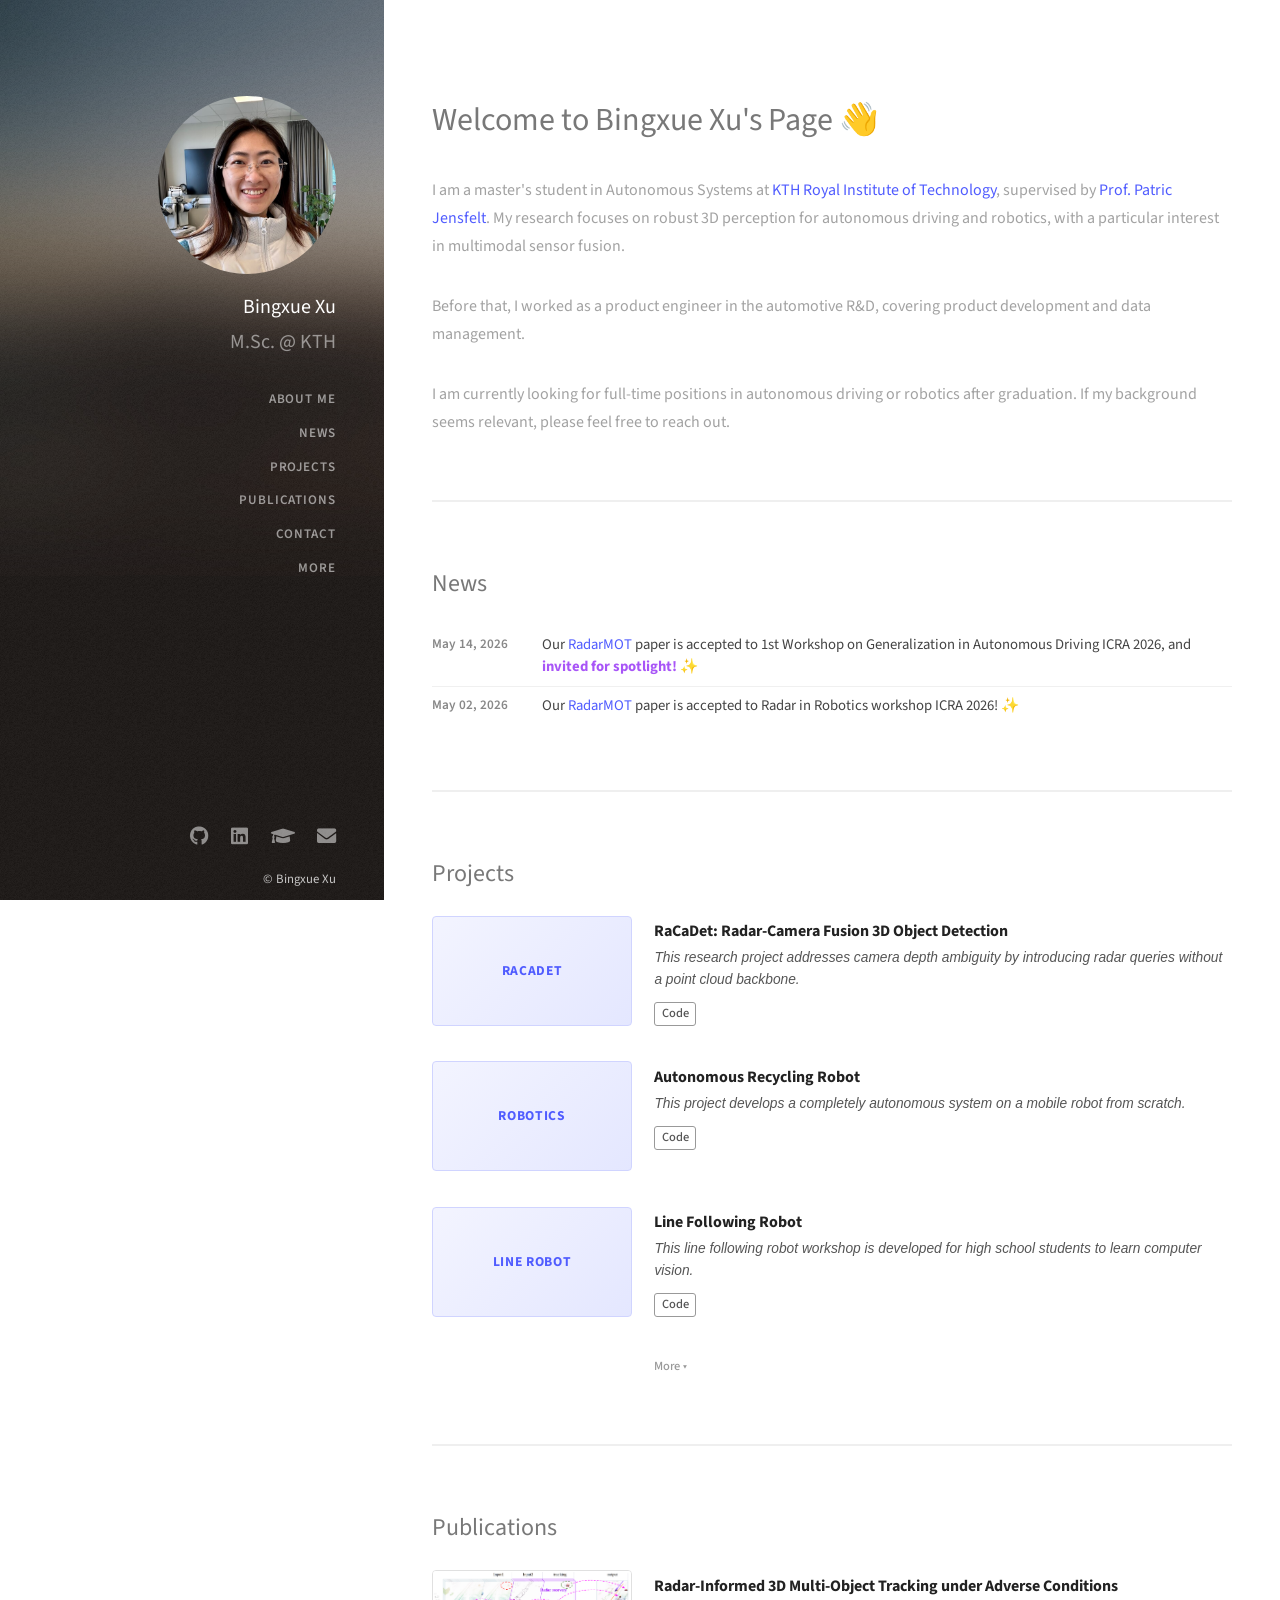
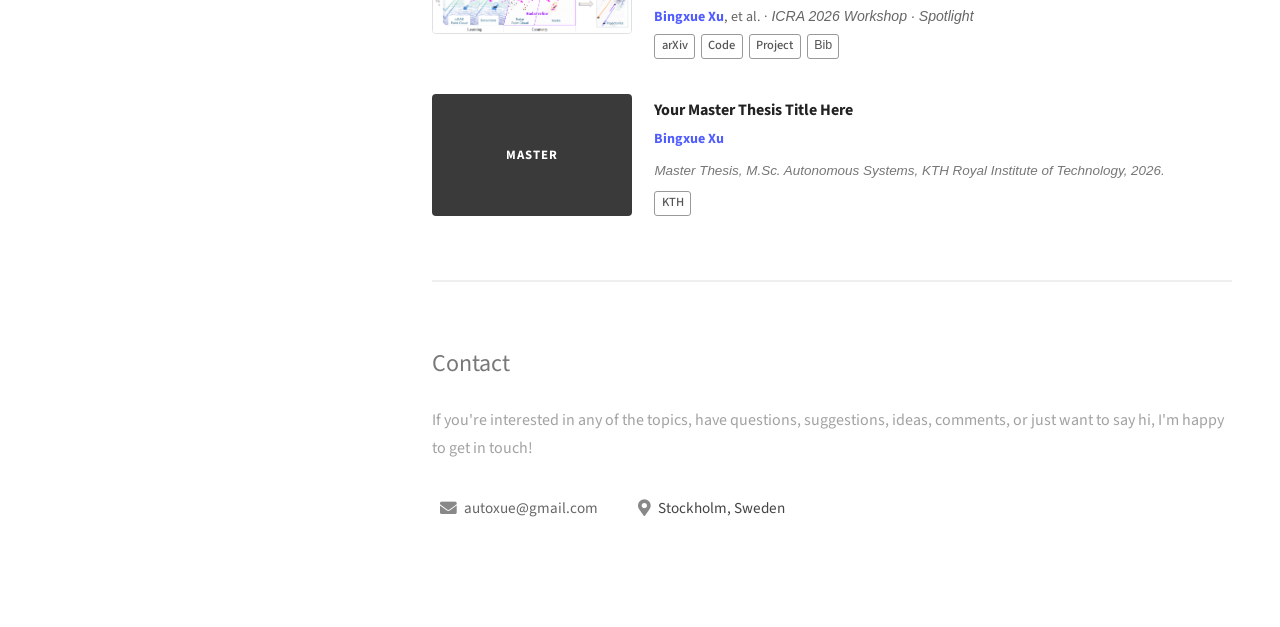
==== commit c5659b3e: "Update personal page" ====
--- a/index.html
+++ b/index.html
@@ -1,8 +1,7 @@
 <!DOCTYPE HTML>
 <!--
-	Strata by HTML5 UP
-	html5up.net | @ajlkn
-	Free for personal and commercial use under the CCA 3.0 license (html5up.net/license)
+	Strata by HTML5 UP — html5up.net | @ajlkn
+	CCA 3.0 license (html5up.net/license)
 	Customized for Bingxue Xu
 -->
 <html>
@@ -15,179 +14,271 @@
 	</head>
 	<body class="is-preload">
 
-		<!-- Header -->
-			<header id="header">
-				<div class="inner">
-					<a href="#" class="image avatar"><img src="images/avatar.jpg" alt="Bingxue Xu" /></a>
-					<h1>
-						<strong>Bingxue Xu</strong><br />
-						Master's Student<br />
-						<a href="https://www.kth.se" target="_blank">KTH Royal Institute of Technology</a>
-					</h1>
-					<nav id="nav">
-						<ul>
-							<li><a href="#about">About</a></li>
-							<li><a href="#projects">Projects</a></li>
-							<li><a href="#publications">Publications</a></li>
-							<li><a href="#contact">Contact</a></li>
-						</ul>
-					</nav>
-				</div>
-			</header>
+		<!-- Header / Sidebar -->
+		<header id="header">
+			<div class="inner">
+				<a href="#" class="image avatar"><img src="images/avatar.jpg" alt="Bingxue Xu" /></a>
+				<h1>
+					<strong>Bingxue Xu</strong><br />
+					M.Sc. @ KTH
+				</h1>
+				<nav id="nav">
+					<ul>
+						<li><a href="#about">About Me</a></li>
+						<li><a href="#news">News</a></li>
+						<li><a href="#projects">Projects</a></li>
+						<li><a href="#publications">Publications</a></li>
+						<li><a href="#contact">Contact</a></li>
+						<li><a href="more.html">More</a></li>
+					</ul>
+				</nav>
+				<ul class="sidebar-icons">
+					<li>
+						<a href="https://github.com/bingxue-xu" target="_blank" class="icon brands fa-github" title="GitHub">
+							<span class="label">GitHub</span>
+						</a>
+					</li>
+					<li>
+						<a href="https://www.linkedin.com/in/bingxue-xu/" target="_blank" class="icon brands fa-linkedin" title="LinkedIn">
+							<span class="label">LinkedIn</span>
+						</a>
+					</li>
+					<li>
+						<a href="https://scholar.google.com/citations?user=WCDeIqYAAAAJ&hl=zh-CN" target="_blank" class="icon solid fa-graduation-cap" title="Google Scholar">
+							<span class="label">Google Scholar</span>
+						</a>
+					</li>
+					<li>
+						<a href="mailto:autoxue@gmail.com" class="icon solid fa-envelope" title="Email">
+							<span class="label">Email</span>
+						</a>
+					</li>
+				</ul>
+			</div>
+		</header>
 
 		<!-- Main -->
-			<div id="main">
-
-				<!-- About -->
-				<section id="about">
-					<header class="major">
-						<h2>About Me</h2>
-					</header>
-					<p>
-						I am a Master's student at <a href="https://www.kth.se" target="_blank">KTH Royal Institute of Technology</a>,
-						working at the intersection of robotics, computer vision, and sensor fusion.
-						My research focuses on robust perception for autonomous systems — particularly how radar
-						and camera sensors can be combined to maintain reliable 3D object detection and tracking
-						under adverse real-world conditions such as rain, fog, and low light.
-					</p>
-					<p>
-						I am passionate about building perception systems that work beyond the lab, bridging the
-						gap between state-of-the-art research and robust deployment in the real world.
-					</p>
-					<ul class="actions">
-						<li><a href="#contact" class="button">Contact Me</a></li>
-						<li><a href="#" class="button">CV / Résumé</a></li>
-					</ul>
-				</section>
-
-				<!-- Projects -->
-				<section id="projects">
-					<h2>Projects</h2>
-					<div class="row">
-
-						<article class="col-6 col-12-xsmall project-item">
-							<div class="project-badge">ICRA'26 Workshop</div>
-							<h3><a href="https://bingxue-xu.github.io/RadarMOT" target="_blank">RadarMOT</a></h3>
-							<p>
-								Radar-Informed 3D Multi-Object Tracking under Adverse Conditions.
-								Integrates radar as an explicit observation modality during tracking to recover
-								missed detections, achieving 33.3% AMOTA vs. 22.8% CenterPoint baseline.
-							</p>
-							<ul class="actions small">
-								<li><a href="https://arxiv.org/abs/2604.13571" target="_blank" class="button small">arXiv</a></li>
-								<li><a href="https://github.com/bingxue-xu/RadarMOT" target="_blank" class="button small">GitHub</a></li>
-								<li><a href="https://bingxue-xu.github.io/RadarMOT" target="_blank" class="button small">Project</a></li>
-							</ul>
-						</article>
-
-						<article class="col-6 col-12-xsmall project-item">
-							<div class="project-badge">Radar-Camera Fusion</div>
-							<h3><a href="https://github.com/bingxue-xu/RaCaDet" target="_blank">RaCaDet</a></h3>
-							<p>
-								Radar-Camera Fusion 3D Object Detection. Addresses camera depth ambiguity
-								using radar as explicit spatial anchors and velocity priors, with a biased
-								self-attention mechanism. Achieves 58.3% mAP and 64.0% NDS on nuScenes.
-							</p>
-							<ul class="actions small">
-								<li><a href="https://github.com/bingxue-xu/RaCaDet" target="_blank" class="button small">GitHub</a></li>
-							</ul>
-						</article>
-
-						<article class="col-6 col-12-xsmall project-item">
-							<div class="project-badge">Robotics · ROS 2</div>
-							<h3><a href="https://github.com/bingxue-xu/RoboticsProject" target="_blank">Autonomous Recycling Robot</a></h3>
-							<p>
-								Full-stack autonomous mobile robot developed in ROS 2. Features autonomous
-								navigation with A* path planning, a 6-DOF arm for manipulation, object detection,
-								and a behavior tree system for task orchestration.
-							</p>
-							<ul class="actions small">
-								<li><a href="https://github.com/bingxue-xu/RoboticsProject" target="_blank" class="button small">GitHub</a></li>
-							</ul>
-						</article>
-
-					</div>
-				</section>
-
-				<!-- Publications -->
-				<section id="publications">
-					<h2>Publications</h2>
-					<div class="pub-list">
-
-						<div class="pub-item">
-							<div class="pub-venue">ICRA 2026 · Workshop</div>
-							<div class="pub-title">
-								Radar-Informed 3D Multi-Object Tracking under Adverse Conditions
+		<div id="main">
+
+			<!-- About Me -->
+			<section id="about">
+				<header class="major">
+					<h2>Welcome to Bingxue Xu's Page 👋</h2>
+				</header>
+				<p>I am a master's student in Autonomous Systems at <a href="https://www.kth.se" target="_blank">KTH Royal Institute of Technology</a>, supervised by <a href="https://www.kth.se/profile/jensfelt" target="_blank">Prof. Patric Jensfelt</a>. My research focuses on robust 3D perception for autonomous driving and robotics, with a particular interest in multimodal sensor fusion.
+				</p>
+				<p>
+					Before that, I worked as a product engineer in the automotive R&D, covering product development and data management.
+				</p>
+				<p>
+				I am currently looking for full-time positions in autonomous driving or robotics after graduation. If my background seems relevant, please feel free to reach out.
+				</p>
+			</section>
+
+			<!-- News -->
+			<section id="news">
+				<h2>News</h2>
+				<ul class="news-list">
+					<li>
+						<span class="news-date">May 14, 2026</span>
+						<span class="news-text">
+							Our <a href="https://arxiv.org/abs/2604.13571" target="_blank">RadarMOT</a> paper is
+							accepted to 1st Workshop on Generalization in Autonomous Driving ICRA 2026, and <strong class="spotlight">invited for spotlight!</strong> ✨
+						</span>
+					</li>
+					<li>
+						<span class="news-date">May 02, 2026</span>
+						<span class="news-text">
+							Our <a href="https://arxiv.org/abs/2604.13571" target="_blank">RadarMOT</a> paper is
+							accepted to Radar in Robotics workshop ICRA 2026! ✨
+						</span>
+					</li>
+				</ul>
+			</section>
+
+			<!-- Projects -->
+			<section id="projects">
+				<h2>Projects</h2>
+
+				<!-- ── Always visible (first 3) ── -->
+
+				<!-- RaCaDet -->
+				<div class="pub-card">
+					<div class="pub-thumb pub-thumb-placeholder">
+						<span>RaCaDet</span>
+					</div>
+					<div class="pub-info">
+						<h3 class="pub-title">RaCaDet: Radar-Camera Fusion 3D Object Detection</h3>
+						<p class="pub-desc">
+							<em>This research project addresses camera depth ambiguity by introducing radar queries without a point cloud backbone.</em>
+						</p>
+						<div class="pub-links">
+							<a href="https://github.com/bingxue-xu/RaCaDet" target="_blank" class="button small pub-btn">Code</a>
+						</div>
+					</div>
+				</div>
+
+				<!-- Autonomous Recycling Robot -->
+				<div class="pub-card">
+					<div class="pub-thumb pub-thumb-placeholder">
+						<span>Robotics</span>
+					</div>
+					<div class="pub-info">
+						<h3 class="pub-title">Autonomous Recycling Robot</h3>
+						<p class="pub-desc">
+							<em>This project develops a completely autonomous system on a mobile robot from scratch.</em>
+						</p>
+						<div class="pub-links">
+							<a href="https://github.com/bingxue-xu/RoboticsProject" target="_blank" class="button small pub-btn">Code</a>
+						</div>
+					</div>
+				</div>
+
+				<!-- Line Following Robot -->
+				<div class="pub-card">
+					<div class="pub-thumb pub-thumb-placeholder">
+						<span>Line Robot</span>
+					</div>
+					<div class="pub-info">
+						<h3 class="pub-title">Line Following Robot</h3>
+						<p class="pub-desc">
+							<em>This line following robot workshop is developed for high school students to learn computer vision.</em>
+						</p>
+						<div class="pub-links">
+							<a href="https://github.com/bingxue-xu/RoboticsProject" target="_blank" class="button small pub-btn">Code</a>
+						</div>
+					</div>
+				</div>
+
+				<!-- ── Hidden extra projects — add more pub-cards here ── -->
+				<div id="projects-extra" style="display:none;">
+
+					<!-- Example extra project — replace with your own -->
+					<div class="pub-card">
+						<div class="pub-thumb pub-thumb-placeholder">
+							<span>Project</span>
+						</div>
+						<div class="pub-info">
+							<h3 class="pub-title">Your Next Project Title</h3>
+							<p class="pub-authors"><strong>Bingxue Xu</strong>, et al. · <em>Course / Research</em></p>
+							<div class="pub-links">
+								<a href="#" class="button small pub-btn">Code</a>
 							</div>
-							<div class="pub-authors">
-								<strong>Bingxue Xu</strong> et al.
-							</div>
-							<div class="pub-links">
-								<a href="https://arxiv.org/abs/2604.13571" target="_blank" class="button small">arXiv</a>
-								<a href="https://github.com/bingxue-xu/RadarMOT" target="_blank" class="button small">GitHub</a>
-								<a href="https://bingxue-xu.github.io/RadarMOT" target="_blank" class="button small">Project Page</a>
-							</div>
-						</div>
-
-						<div class="pub-item">
-							<div class="pub-venue">Preprint</div>
-							<div class="pub-title">
-								RaCaDet: Radar-Camera Fusion 3D Object Detection
-							</div>
-							<div class="pub-authors">
-								<strong>Bingxue Xu</strong> et al.
-							</div>
-							<div class="pub-links">
-								<a href="https://github.com/bingxue-xu/RaCaDet" target="_blank" class="button small">GitHub</a>
-							</div>
-						</div>
-
-					</div>
-				</section>
-
-				<!-- Contact -->
-				<section id="contact">
-					<h2>Contact</h2>
-					<p>Feel free to reach out for collaborations, questions, or just to connect!</p>
-					<div class="row">
-						<div class="col-12">
-							<ul class="labeled-icons">
-								<li>
-									<h3 class="icon solid fa-envelope"><span class="label">Email</span></h3>
-									<a href="mailto:autoxue@gmail.com">autoxue@gmail.com</a>
-								</li>
-								<li>
-									<h3 class="icon solid fa-map-marker-alt"><span class="label">Location</span></h3>
-									Stockholm, Sweden
-								</li>
-							</ul>
-						</div>
-					</div>
-				</section>
-
+						</div>
+					</div>
+
+				</div>
+
+				<div class="projects-toggle-wrap">
+					<div class="projects-toggle-spacer"></div>
+					<span id="projects-toggle" class="projects-toggle-btn">More ▾</span>
+				</div>
+
+			</section>
+
+			<!-- Publications -->
+			<section id="publications">
+				<h2>Publications</h2>
+
+				<!-- RadarMOT -->
+				<div class="pub-card">
+					<div class="pub-thumb">
+						<img src="images/pubs/radarmot.png" alt="RadarMOT pipeline" />
+					</div>
+					<div class="pub-info">
+						<h3 class="pub-title">Radar-Informed 3D Multi-Object Tracking under Adverse Conditions</h3>
+						<p class="pub-authors"><strong>Bingxue Xu</strong>, et al. · <em>ICRA 2026 Workshop · Spotlight</em></p>
+						<div class="pub-links">
+							<a href="https://arxiv.org/abs/2604.13571" target="_blank" class="button small pub-btn">arXiv</a>
+							<a href="https://github.com/bingxue-xu/RadarMOT" target="_blank" class="button small pub-btn">Code</a>
+							<a href="https://bingxue-xu.github.io/RadarMOT" target="_blank" class="button small pub-btn">Project</a>
+							<button class="button small pub-btn bib-toggle" data-target="bib-radarmot">Bib</button>
+						</div>
+						<pre class="bibtex-block" id="bib-radarmot">@inproceedings{xu2026radarmot,
+  title     = {Radar-Informed 3D Multi-Object Tracking under Adverse Conditions},
+  author    = {Xu, Bingxue and others},
+  booktitle = {ICRA Workshop},
+  year      = {2026}
+}</pre>
+					</div>
+				</div>
+
+				<!-- Master Thesis -->
+				<div class="pub-card">
+					<div class="pub-thumb thesis-label">
+						<span>Master</span>
+					</div>
+					<div class="pub-info">
+						<h3 class="pub-title">Your Master Thesis Title Here</h3>
+						<p class="pub-authors"><strong>Bingxue Xu</strong></p>
+						<p class="pub-venue">Master Thesis, M.Sc. Autonomous Systems, KTH Royal Institute of Technology, 2026.</p>
+						<div class="pub-links">
+							<a href="#" class="button small pub-btn">KTH</a>
+						</div>
+					</div>
+				</div>
+
+			</section>
+
+			<!-- Contact -->
+			<section id="contact">
+				<h2>Contact</h2>
+				<p>
+					If you're interested in any of the topics, have questions, suggestions, ideas, comments,
+					or just want to say hi, I'm happy to get in touch! 
+				</p>
+				<ul class="contact-inline">
+					<li>
+						<i class="icon solid fa-envelope"></i>
+						<a href="mailto:autoxue@gmail.com">autoxue@gmail.com</a>
+					</li>
+					<li>
+						<i class="icon solid fa-map-marker-alt"></i>
+						Stockholm, Sweden
+					</li>
+				</ul>
+			</section>
+
+		</div>
+
+		<!-- Footer -->
+		<footer id="footer">
+			<div class="inner">
+				<ul class="copyright">
+					<li>&copy; Bingxue Xu</li><li>Design: <a href="http://html5up.net">HTML5 UP</a></li>
+				</ul>
 			</div>
-
-		<!-- Footer -->
-			<footer id="footer">
-				<div class="inner">
-					<ul class="icons">
-						<li><a href="https://github.com/bingxue-xu" target="_blank" class="icon brands fa-github"><span class="label">GitHub</span></a></li>
-						<li><a href="mailto:autoxue@gmail.com" class="icon solid fa-envelope"><span class="label">Email</span></a></li>
-					</ul>
-					<ul class="copyright">
-						<li>&copy; Bingxue Xu</li>
-						<li>Design: <a href="http://html5up.net">HTML5 UP</a></li>
-					</ul>
-				</div>
-			</footer>
+		</footer>
 
 		<!-- Scripts -->
-			<script src="assets/js/jquery.min.js"></script>
-			<script src="assets/js/jquery.poptrox.min.js"></script>
-			<script src="assets/js/browser.min.js"></script>
-			<script src="assets/js/breakpoints.min.js"></script>
-			<script src="assets/js/util.js"></script>
-			<script src="assets/js/main.js"></script>
+		<script src="assets/js/jquery.min.js"></script>
+		<script src="assets/js/jquery.poptrox.min.js"></script>
+		<script src="assets/js/browser.min.js"></script>
+		<script src="assets/js/breakpoints.min.js"></script>
+		<script src="assets/js/util.js"></script>
+		<script src="assets/js/main.js"></script>
+		<script>
+			document.querySelectorAll('.bib-toggle').forEach(function(btn) {
+				btn.addEventListener('click', function() {
+					var target = document.getElementById(this.dataset.target);
+					var visible = target.style.display === 'block';
+					target.style.display = visible ? 'none' : 'block';
+					this.textContent = visible ? 'Bib' : 'Bib ▴';
+				});
+			});
+		</script>
+		<script>
+			(function() {
+				var extra  = document.getElementById('projects-extra');
+				var btn    = document.getElementById('projects-toggle');
+				var open   = false;
+				btn.addEventListener('click', function() {
+					open = !open;
+					extra.style.display = open ? 'block' : 'none';
+					btn.textContent = open ? 'Show less ▴' : 'More ▾';
+				});
+			})();
+		</script>
 
 	</body>
 </html>
--- a/assets/css/custom.css
+++ b/assets/css/custom.css
@@ -1,156 +1,367 @@
-/* Custom overrides for Bingxue Xu's personal page
-   Based on Strata by HTML5 UP — accent style inspired by schmluk.github.io */
+/* Custom styles for Bingxue Xu — Strata base + al-folio-style pub cards */
 
 :root {
-	--activecolor: #505cff;
-	--buttonhovercolor: #4876f7;
-	--buttonbg: rgba(72, 118, 247, 0.1);
-}
-
-/* ── Accent colour overrides ── */
-a {
-	color: var(--activecolor);
-	border-bottom-color: transparent;
-}
-a:hover {
-	color: var(--buttonhovercolor);
-}
-input[type="submit"],
-input[type="reset"],
-input[type="button"],
-button,
+	--accent:      #505cff;
+	--accent-hover:#4876f7;
+	--accent-bg:   rgba(72, 118, 247, 0.08);
+	--text-muted:  #666;
+	--border:      #e0e0e0;
+	--section-rule:#ccc;      /* grey, not blue */
+}
+
+/* ── Global accent colour ── */
+a { color: var(--accent); border-bottom-color: transparent; }
+a:hover { color: var(--accent-hover); }
+
+/* Default buttons (Contact Me, CV) → grey, neutral */
 .button {
-	background-color: transparent;
-	border-color: var(--activecolor);
-	color: var(--activecolor);
+	border-color: #aaa;
+	color: #555;
+	background: transparent;
 }
 .button:hover {
-	background-color: var(--buttonbg);
-	border-color: var(--buttonhovercolor);
-	color: var(--buttonhovercolor);
-}
-.button.primary,
-input[type="submit"].primary {
-	background-color: var(--activecolor);
-	border-color: var(--activecolor);
+	border-color: #777;
+	color: #333;
+	background: #f5f5f5;
+}
+.button.primary {
+	background: #555;
+	border-color: #555;
 	color: #fff;
 }
 .button.primary:hover {
-	background-color: var(--buttonhovercolor);
-	border-color: var(--buttonhovercolor);
-}
-
-/* ── Header sidebar nav ── */
-#header nav ul {
+	background: #333;
+	border-color: #333;
+}
+
+/* ── Make .inner a flex column so icons pin to the bottom ── */
+#header .inner {
+	display: flex;
+	flex-direction: column;
+	height: 100%;
+}
+.sidebar-icons {
+	margin-top: auto !important;   /* push to absolute bottom */
+}
+
+/* ── Force h1 line-break visible at all screen sizes ── */
+#header h1 br { display: inline !important; }
+
+/* ── Sidebar nav ── */
+#header nav { margin-top: 1.2em; }
+#header nav ul { list-style: none; padding: 0; margin: 0; }
+#header nav ul li { margin: 0.3em 0; }
+#header nav ul li a {
+	font-size: 0.82em;
+	font-weight: 600;
+	letter-spacing: 0.07em;
+	text-transform: uppercase;
+	color: rgba(255,255,255,0.55);
+	text-decoration: none;
+	border: none;
+	transition: color 0.2s;
+}
+#header nav ul li a:hover { color: #fff; }
+
+/* ── Sidebar social icons (bottom of sidebar, right-aligned) ── */
+.sidebar-icons {
 	list-style: none;
 	padding: 0;
-	margin: 1.2em 0 0 0;
-}
-#header nav ul li {
-	margin: 0.4em 0;
-}
-#header nav ul li a {
+	margin: 1.8em 0 0 0;
+	display: flex;
+	gap: 0.9em;
+	align-items: center;
+	justify-content: flex-end;   /* right-align to match the name */
+}
+.sidebar-icons li a {
+	font-size: 1.2em;
+	color: rgba(255,255,255,0.5);
+	border: none;
+	text-decoration: none;
+	transition: color 0.2s;
+}
+.sidebar-icons li a:hover { color: #fff; }
+/* Academicons Google Scholar sizing */
+.sidebar-icons .ai { font-size: 1.25em; vertical-align: middle; }
+
+/* ── Section headings — grey rule, not blue ── */
+#main section { margin-bottom: 3.5em; }
+
+
+/* ── News section (kin-zhang style) ── */
+.news-list {
+	list-style: none;
+	padding: 0;
+	margin: 0;
+}
+.news-list li {
+	display: flex;
+	gap: 1.2em;
+	padding: 0.55em 0;
+	border-bottom: 1px solid #f0f0f0;
+	font-size: 0.92em;
+	line-height: 1.5;
+}
+.news-list li:last-child { border-bottom: none; }
+.news-date {
+	flex: 0 0 7em;
+	font-weight: 600;
+	color: #888;
+	white-space: nowrap;
 	font-size: 0.9em;
-	font-weight: 600;
+}
+.news-text { flex: 1; color: #444; }
+.news-text strong { color: var(--accent); font-weight: 700; }
+.news-text strong.spotlight { color: #a855f7; }
+
+/* ═══════════════════════════════════════════
+   Publication cards  (al-folio style)
+═══════════════════════════════════════════ */
+.pub-card {
+	display: flex;
+	gap: 1.4em;
+	margin-bottom: 2.2em;
+}
+
+/* Thumbnail */
+.pub-thumb {
+	flex: 0 0 200px;
+	max-width: 200px;
+}
+.pub-thumb img {
+	width: 100%;
+	border-radius: 4px;
+	border: 1px solid var(--border);
+	display: block;
+}
+
+/* Placeholder tile */
+.pub-thumb-placeholder {
+	background: linear-gradient(135deg, #f3f4ff 0%, #e4e7ff 100%);
+	border-radius: 4px;
+	border: 1px solid #d0d4ff;
+	display: flex;
+	align-items: center;
+	justify-content: center;
+	min-height: 110px;
+}
+.pub-thumb-placeholder span {
+	font-size: 0.85em;
+	font-weight: 700;
+	color: var(--accent);
 	letter-spacing: 0.05em;
 	text-transform: uppercase;
-	color: rgba(255,255,255,0.6);
-	border-bottom: none;
-	text-decoration: none;
-	transition: color 0.2s;
-}
-#header nav ul li a:hover {
+}
+
+/* Thesis label block (left side) — dark, like Lukas */
+.thesis-label {
+	background: #3a3a3a;
+	border-radius: 4px;
+	display: flex;
+	align-items: center;
+	justify-content: center;
+	min-height: 80px;
+}
+.thesis-label span {
+	font-size: 0.8em;
+	font-weight: 700;
 	color: #fff;
-}
-
-/* ── Section headings ── */
-#main section {
-	margin-bottom: 3em;
-}
-#main section > h2 {
-	border-bottom: 2px solid var(--activecolor);
-	padding-bottom: 0.4em;
-	margin-bottom: 1.2em;
-}
-
-/* ── Projects ── */
-.project-item {
-	margin-bottom: 2em;
-	padding-right: 1.5em;
-}
-.project-badge {
-	display: inline-block;
-	font-size: 0.72em;
-	font-weight: 700;
 	letter-spacing: 0.08em;
 	text-transform: uppercase;
-	color: var(--activecolor);
-	border: 1.5px solid var(--activecolor);
-	border-radius: 3px;
-	padding: 0.15em 0.55em;
-	margin-bottom: 0.5em;
-}
-.project-item h3 {
-	margin: 0.3em 0 0.5em;
-	font-size: 1.05em;
-}
-.project-item p {
-	font-size: 0.92em;
-	line-height: 1.6;
-	color: #555;
-	margin-bottom: 0.7em;
-}
-
-/* ── Publications ── */
-.pub-list {
-	display: flex;
-	flex-direction: column;
-	gap: 1.6em;
-}
-.pub-item {
-	border-left: 3px solid var(--activecolor);
-	padding-left: 1em;
-}
-.pub-venue {
-	font-size: 0.75em;
+}
+
+/* Info column */
+.pub-info { flex: 1; min-width: 0; }
+
+.pub-venue-badge {
+	display: inline-block;
+	font-size: 0.7em;
 	font-weight: 700;
 	letter-spacing: 0.08em;
 	text-transform: uppercase;
-	color: var(--activecolor);
-	margin-bottom: 0.3em;
-}
+	color: #555;
+	border: 1.5px solid #bbb;    /* grey badge, not blue */
+	border-radius: 3px;
+	padding: 0.12em 0.5em;
+	margin-bottom: 0.5em;
+}
+
 .pub-title {
 	font-size: 1em;
-	font-weight: 600;
-	color: #333;
-	margin-bottom: 0.25em;
+	font-weight: 700;
+	color: #222;
+	margin: 0.3em 0 0.25em;
 	line-height: 1.4;
 }
+
 .pub-authors {
 	font-size: 0.88em;
-	color: #666;
-	margin-bottom: 0.5em;
-}
+	color: var(--text-muted);
+	margin: 0 0 0.25em;
+}
+
+.pub-venue {
+	font-size: 0.84em;
+	color: #777;
+	margin: 0 0 0.5em;
+	font-style: italic;
+}
+
+.pub-desc {
+	font-size: 0.86em;
+	color: #555;
+	line-height: 1.6;
+	margin: 0 0 0.8em;
+}
+
+/* Action buttons */
 .pub-links {
 	display: flex;
 	flex-wrap: wrap;
 	gap: 0.4em;
-}
-.pub-links .button.small {
-	font-size: 0.75em;
-	padding: 0.3em 0.8em;
-}
-
-/* ── Contact labeled-icons ── */
-#contact .labeled-icons li {
-	margin-bottom: 1em;
-}
-
-/* ── Footer ── */
-#footer .inner ul.icons li a {
+	align-items: center;
+}
+.pub-btn {
+	font-size: 0.72em !important;
+	padding: 0.28em 0.75em !important;
+	height: auto !important;
+	line-height: 1.6 !important;
+	cursor: pointer;
+}
+
+/* BibTeX block */
+.bibtex-block {
+	display: none;
+	margin-top: 0.8em;
+	background: #f7f8ff;
+	border: 1px solid #dde0f5;
+	border-radius: 4px;
+	padding: 0.8em 1em;
+	font-size: 0.78em;
+	line-height: 1.7;
+	color: #333;
+	white-space: pre;
+	overflow-x: auto;
+	font-family: 'Courier New', monospace;
+}
+
+/* ── Contact — inline row ── */
+.contact-inline {
+	list-style: none;
+	padding: 0;
+	margin: 0.8em 0 0;
+	display: flex;
+	flex-wrap: wrap;
+	gap: 2em;
+}
+.contact-inline li {
+	display: flex;
+	align-items: center;
+	gap: 0.5em;
+	font-size: 0.95em;
+	color: #444;
+}
+.contact-inline li .icon,
+.contact-inline li i {
+	color: #888;
+	font-size: 1.1em;
+}
+.contact-inline a {
+	color: #666;
+	border: none;
+	text-decoration: none;
+}
+.contact-inline a:hover {
+	color: #333;
+}
+
+/* ── Footer / attribution ── */
+#footer .copyright {
+	color: rgba(255, 255, 255, 0.75) !important;  /* legible at all sizes */
+}
+#footer .copyright li a {
+	color: rgba(255, 255, 255, 0.75) !important;
+}
+#footer .copyright li a:hover {
+	color: #fff !important;
+}
+
+/* ── Avatar — 61.8% sidebar width, perfect circle ── */
+#header .image.avatar {
+	width: 61.8% !important;
+	aspect-ratio: 1 / 1 !important;
+	overflow: hidden !important;
+	border-radius: 50% !important;
+	margin: 0 0 1em auto !important;
+	display: block !important;
+}
+#header .image.avatar img {
+	width: 100% !important;
+	height: 100% !important;
+	object-fit: cover !important;
+	object-position: 60% 35% !important;
+	border-radius: 0 !important;
+}
+
+/* ── Pub-btn — kin-zhang style: 1px grey border, rect, no blue ── */
+.pub-btn {
+	border: 1px solid #999 !important;
+	background: transparent !important;
+	color: #555 !important;
+	font-size: 0.78em !important;
+	font-weight: 500 !important;
+	padding: 0.1em 0.5em !important;
+	min-width: 0 !important;        /* override Strata's 10em min-width */
+	width: auto !important;
+	height: auto !important;
+	line-height: 1.6 !important;
+	border-radius: 3px !important;
+	cursor: pointer;
+	text-decoration: none;
+	display: inline-block;
+	white-space: nowrap;
+}
+.pub-btn:hover {
+	border-color: var(--accent) !important;
+	color: var(--accent) !important;
+	background: transparent !important;
+}
+
+/* ── Author name highlight — bold + accent colour ── */
+.pub-authors strong {
+	font-weight: 700;
+	color: var(--accent);
+}
+
+/* ── Projects expand/collapse ── */
+#projects-extra {
+	display: none;
+}
+.projects-toggle-wrap {
+	display: flex;
+	gap: 1.4em;                /* same gap as pub-card */
+	margin-top: 0.2em;
+	margin-bottom: 0.5em;
+}
+.projects-toggle-spacer {
+	flex: 0 0 200px;           /* same width as pub-thumb */
+	max-width: 200px;
+}
+.projects-toggle-btn {
 	color: #999;
-	transition: color 0.2s;
-}
-#footer .inner ul.icons li a:hover {
-	color: var(--activecolor);
-}
+	font-size: 0.78em;
+	font-weight: 500;
+	cursor: pointer;
+	display: inline-block;
+	user-select: none;
+}
+.projects-toggle-btn:hover {
+	color: var(--accent);
+}
+
+/* ── Responsive ── */
+@media screen and (max-width: 600px) {
+	.pub-card { flex-direction: column; }
+	.pub-thumb { flex: none; max-width: 100%; }
+	.contact-inline { flex-direction: column; gap: 0.8em; }
+}
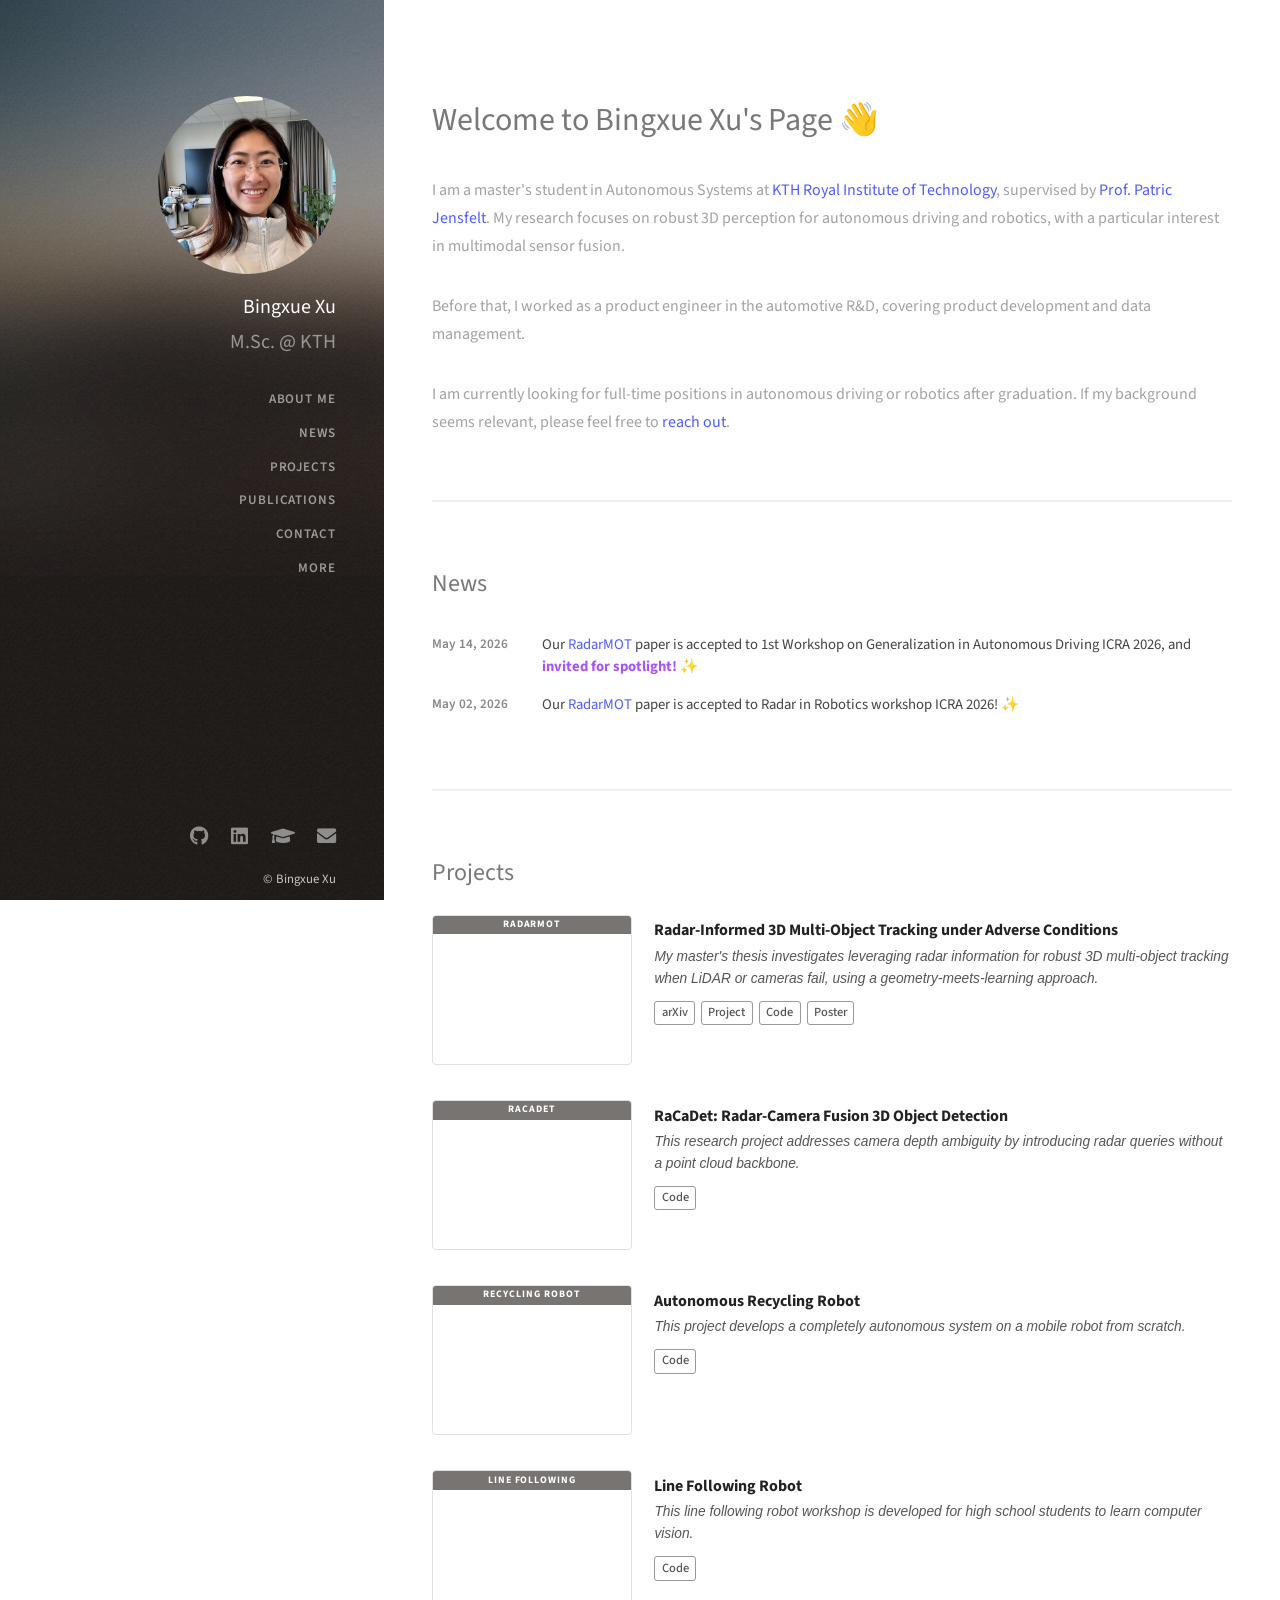
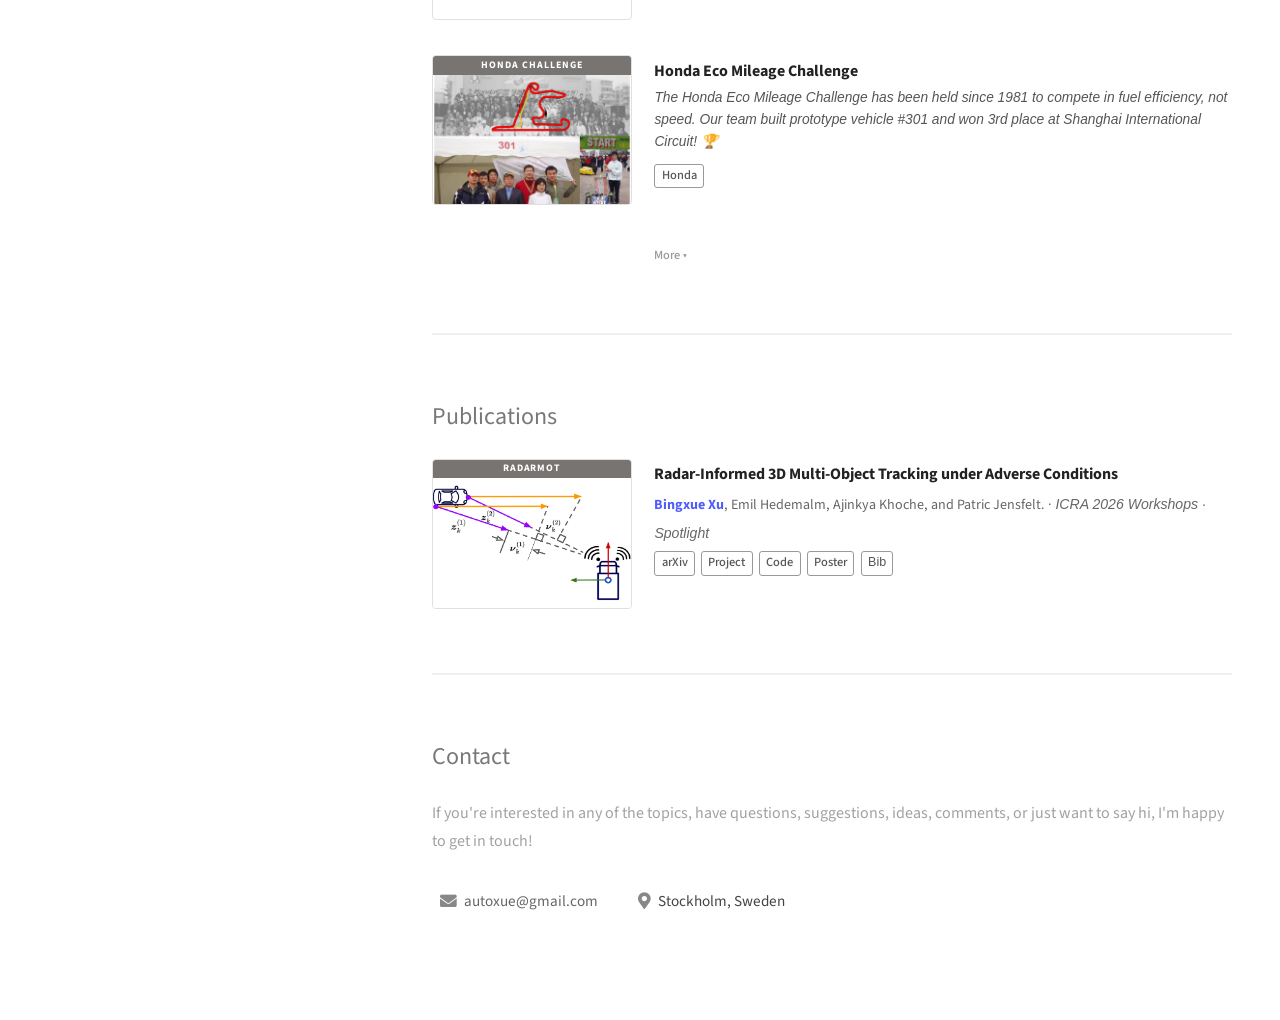
==== commit 14bfe85f: "create personal page" ====
--- a/index.html
+++ b/index.html
@@ -10,7 +10,7 @@
 		<meta charset="utf-8" />
 		<meta name="viewport" content="width=device-width, initial-scale=1, user-scalable=no" />
 		<link rel="stylesheet" href="assets/css/main.css" />
-		<link rel="stylesheet" href="assets/css/custom.css" />
+		<link rel="stylesheet" href="assets/css/custom.css?v=2" />
 	</head>
 	<body class="is-preload">
 
@@ -71,7 +71,7 @@
 					Before that, I worked as a product engineer in the automotive R&D, covering product development and data management.
 				</p>
 				<p>
-				I am currently looking for full-time positions in autonomous driving or robotics after graduation. If my background seems relevant, please feel free to reach out.
+				I am currently looking for full-time positions in autonomous driving or robotics after graduation. If my background seems relevant, please feel free to <a href="#contact">reach out</a>.
 				</p>
 			</section>
 
@@ -101,11 +101,37 @@
 				<h2>Projects</h2>
 
 				<!-- ── Always visible (first 3) ── -->
+				<!-- RadarMOT -->
+				<div class="pub-card">
+					<div class="pub-thumb" style="flex:0 0 200px;width:200px;height:150px;display:flex;flex-direction:column;border-radius:4px;overflow:hidden;border:1px solid #e0e0e0;">
+						<div style="flex:0 0 auto;width:100%;background:rgba(31,24,21,0.60);color:#fff;font-size:0.62em;font-weight:700;letter-spacing:0.1em;text-transform:uppercase;text-align:center;padding:0.25em 0.5em;line-height:1.4;box-sizing:border-box;">RadarMOT</div>
+						<div style="flex:1;position:relative;overflow:hidden;">
+							<video autoplay loop muted playsinline style="position:absolute;top:0;left:0;width:100%;height:100%;object-fit:cover;">
+								<source src="images/pubs/radarmotdemo.mp4" type="video/mp4" />
+							</video>
+						</div>
+					</div>
+					<div class="pub-info">
+						<h3 class="pub-title">Radar-Informed 3D Multi-Object Tracking under Adverse Conditions</h3>
+						<p class="pub-desc">
+						<em>My master's thesis investigates leveraging radar information for robust 3D multi-object tracking when LiDAR or cameras fail, using a geometry-meets-learning approach. </em>						</p>						<div class="pub-links">
+							<a href="https://arxiv.org/abs/2604.13571" target="_blank" class="button small pub-btn">arXiv</a>
+							<a href="https://bingxue-xu.github.io/RadarMOT" target="_blank" class="button small pub-btn">Project</a>
+							<a href="https://github.com/bingxue-xu/RadarMOT" target="_blank" class="button small pub-btn">Code</a>
+							<a href="https://drive.google.com/file/d/1kdWUai6_KiSi3-Abp_2aLyY9dkRWXolZ/view" target="_blank" class="button small pub-btn">Poster</a>
+						</div>
+					</div>
+				</div>
 
 				<!-- RaCaDet -->
 				<div class="pub-card">
-					<div class="pub-thumb pub-thumb-placeholder">
-						<span>RaCaDet</span>
+					<div class="pub-thumb" style="flex:0 0 200px;width:200px;height:150px;display:flex;flex-direction:column;border-radius:4px;overflow:hidden;border:1px solid #e0e0e0;">
+						<div style="flex:0 0 auto;width:100%;background:rgba(31,24,21,0.60);color:#fff;font-size:0.62em;font-weight:700;letter-spacing:0.1em;text-transform:uppercase;text-align:center;padding:0.25em 0.5em;line-height:1.4;box-sizing:border-box;">RaCaDet</div>
+						<div style="flex:1;position:relative;overflow:hidden;">
+							<video autoplay loop muted playsinline style="position:absolute;top:0;left:0;width:100%;height:100%;object-fit:cover;">
+								<source src="images/pubs/racadet_demo.mp4" type="video/mp4" />
+							</video>
+						</div>
 					</div>
 					<div class="pub-info">
 						<h3 class="pub-title">RaCaDet: Radar-Camera Fusion 3D Object Detection</h3>
@@ -120,8 +146,13 @@
 
 				<!-- Autonomous Recycling Robot -->
 				<div class="pub-card">
-					<div class="pub-thumb pub-thumb-placeholder">
-						<span>Robotics</span>
+					<div class="pub-thumb" style="flex:0 0 200px;width:200px;height:150px;display:flex;flex-direction:column;border-radius:4px;overflow:hidden;border:1px solid #e0e0e0;">
+						<div style="flex:0 0 auto;width:100%;background:rgba(31,24,21,0.60);color:#fff;font-size:0.62em;font-weight:700;letter-spacing:0.1em;text-transform:uppercase;text-align:center;padding:0.25em 0.5em;line-height:1.4;box-sizing:border-box;">Recycling Robot</div>
+						<div style="flex:1;position:relative;overflow:hidden;">
+							<video autoplay loop muted playsinline style="position:absolute;top:0;left:0;width:100%;height:100%;object-fit:cover;">
+								<source src="images/pubs/recyclingrobot.mp4" type="video/mp4" />
+							</video>
+						</div>
 					</div>
 					<div class="pub-info">
 						<h3 class="pub-title">Autonomous Recycling Robot</h3>
@@ -133,11 +164,16 @@
 						</div>
 					</div>
 				</div>
-
+				
 				<!-- Line Following Robot -->
 				<div class="pub-card">
-					<div class="pub-thumb pub-thumb-placeholder">
-						<span>Line Robot</span>
+					<div class="pub-thumb" style="flex:0 0 200px;width:200px;height:150px;display:flex;flex-direction:column;border-radius:4px;overflow:hidden;border:1px solid #e0e0e0;">
+						<div style="flex:0 0 auto;width:100%;background:rgba(31,24,21,0.60);color:#fff;font-size:0.62em;font-weight:700;letter-spacing:0.1em;text-transform:uppercase;text-align:center;padding:0.25em 0.5em;line-height:1.4;box-sizing:border-box;">Line Following</div>
+						<div style="flex:1;position:relative;overflow:hidden;">
+							<video autoplay loop muted playsinline style="position:absolute;top:0;left:0;width:100%;height:100%;object-fit:cover;">
+								<source src="images/pubs/linefollower.mp4" type="video/mp4" />
+							</video>
+						</div>
 					</div>
 					<div class="pub-info">
 						<h3 class="pub-title">Line Following Robot</h3>
@@ -150,22 +186,26 @@
 					</div>
 				</div>
 
+<!-- Honda Eco Mileage Challenge -->
+<div class="pub-card">
+	<div class="pub-thumb" style="flex:0 0 200px;width:200px;height:150px;display:flex;flex-direction:column;border-radius:4px;overflow:hidden;border:1px solid #e0e0e0;">
+		<div style="flex:0 0 auto;width:100%;background:rgba(31,24,21,0.60);color:#fff;font-size:0.62em;font-weight:700;letter-spacing:0.1em;text-transform:uppercase;text-align:center;padding:0.25em 0.5em;line-height:1.4;box-sizing:border-box;">Honda Challenge</div>
+		<div style="flex:1;position:relative;overflow:hidden;">
+			<img src="images/pubs/honda.png" style="position:absolute;top:0;left:0;width:100%;height:100%;object-fit:cover;" />
+		</div>
+	</div>
+	<div class="pub-info">
+		<h3 class="pub-title">Honda Eco Mileage Challenge</h3>
+		<p class="pub-desc">
+		<em>The Honda Eco Mileage Challenge has been held since 1981 to compete in fuel efficiency, not speed. Our team built prototype vehicle #301 and won 3rd place at Shanghai International Circuit! 🏆</em>							</p>
+		<div class="pub-links">
+			<a href="https://www.mr-motegi.jp/eng/ecopa_m/" target="_blank" class="button small pub-btn">Honda</a>
+		</div>
+	</div>
+</div>
 				<!-- ── Hidden extra projects — add more pub-cards here ── -->
 				<div id="projects-extra" style="display:none;">
-
-					<!-- Example extra project — replace with your own -->
-					<div class="pub-card">
-						<div class="pub-thumb pub-thumb-placeholder">
-							<span>Project</span>
-						</div>
-						<div class="pub-info">
-							<h3 class="pub-title">Your Next Project Title</h3>
-							<p class="pub-authors"><strong>Bingxue Xu</strong>, et al. · <em>Course / Research</em></p>
-							<div class="pub-links">
-								<a href="#" class="button small pub-btn">Code</a>
-							</div>
-						</div>
-					</div>
+					
 
 				</div>
 
@@ -182,41 +222,34 @@
 
 				<!-- RadarMOT -->
 				<div class="pub-card">
-					<div class="pub-thumb">
-						<img src="images/pubs/radarmot.png" alt="RadarMOT pipeline" />
+					<div class="pub-thumb" style="flex:0 0 200px;width:200px;height:150px;display:flex;flex-direction:column;border-radius:4px;overflow:hidden;border:1px solid #e0e0e0;">
+						<div style="flex:0 0 auto;width:100%;background:rgba(31,24,21,0.60);color:#fff;font-size:0.62em;font-weight:700;letter-spacing:0.1em;text-transform:uppercase;text-align:center;padding:0.25em 0.5em;line-height:1.4;box-sizing:border-box;">RadarMOT</div>
+						<div style="flex:1;position:relative;overflow:hidden;">
+							<img src="images/pubs/radarkf1.png" alt="RadarMOT framework" style="position:absolute;top:0;left:0;width:100%;height:100%;object-fit:cover;" />
+						</div>
 					</div>
 					<div class="pub-info">
 						<h3 class="pub-title">Radar-Informed 3D Multi-Object Tracking under Adverse Conditions</h3>
-						<p class="pub-authors"><strong>Bingxue Xu</strong>, et al. · <em>ICRA 2026 Workshop · Spotlight</em></p>
+						<p class="pub-authors"><strong>Bingxue Xu</strong>, Emil Hedemalm, Ajinkya Khoche, and Patric Jensfelt. · <em>ICRA 2026 Workshops · Spotlight</em></p>
 						<div class="pub-links">
 							<a href="https://arxiv.org/abs/2604.13571" target="_blank" class="button small pub-btn">arXiv</a>
+							<a href="https://bingxue-xu.github.io/RadarMOT" target="_blank" class="button small pub-btn">Project</a>
 							<a href="https://github.com/bingxue-xu/RadarMOT" target="_blank" class="button small pub-btn">Code</a>
-							<a href="https://bingxue-xu.github.io/RadarMOT" target="_blank" class="button small pub-btn">Project</a>
+							<a href="https://drive.google.com/file/d/1kdWUai6_KiSi3-Abp_2aLyY9dkRWXolZ/view" target="_blank" class="button small pub-btn">Poster</a>
 							<button class="button small pub-btn bib-toggle" data-target="bib-radarmot">Bib</button>
 						</div>
-						<pre class="bibtex-block" id="bib-radarmot">@inproceedings{xu2026radarmot,
-  title     = {Radar-Informed 3D Multi-Object Tracking under Adverse Conditions},
-  author    = {Xu, Bingxue and others},
-  booktitle = {ICRA Workshop},
-  year      = {2026}
+						<pre class="bibtex-block" id="bib-radarmot">@misc{xu2026radarinformed3dmultiobjecttracking,
+      title={Radar-Informed 3D Multi-Object Tracking under Adverse Conditions},
+      author={Bingxue Xu and Emil Hedemalm and Ajinkya Khoche and Patric Jensfelt},
+      year={2026},
+      eprint={2604.13571},
+      archivePrefix={arXiv},
+      primaryClass={cs.CV},
+      url={https://arxiv.org/abs/2604.13571},
 }</pre>
 					</div>
 				</div>
 
-				<!-- Master Thesis -->
-				<div class="pub-card">
-					<div class="pub-thumb thesis-label">
-						<span>Master</span>
-					</div>
-					<div class="pub-info">
-						<h3 class="pub-title">Your Master Thesis Title Here</h3>
-						<p class="pub-authors"><strong>Bingxue Xu</strong></p>
-						<p class="pub-venue">Master Thesis, M.Sc. Autonomous Systems, KTH Royal Institute of Technology, 2026.</p>
-						<div class="pub-links">
-							<a href="#" class="button small pub-btn">KTH</a>
-						</div>
-					</div>
-				</div>
 
 			</section>
 
--- a/assets/css/custom.css
+++ b/assets/css/custom.css
@@ -98,11 +98,9 @@
 	display: flex;
 	gap: 1.2em;
 	padding: 0.55em 0;
-	border-bottom: 1px solid #f0f0f0;
 	font-size: 0.92em;
 	line-height: 1.5;
 }
-.news-list li:last-child { border-bottom: none; }
 .news-date {
 	flex: 0 0 7em;
 	font-weight: 600;
@@ -126,41 +124,58 @@
 /* Thumbnail */
 .pub-thumb {
 	flex: 0 0 200px;
-	max-width: 200px;
-}
-.pub-thumb img {
+	width: 200px;
+	height: 150px;
+	position: relative;
+	border-radius: 4px;
+	overflow: hidden;
+	border: 1px solid var(--border);
+}
+.pub-thumb img,
+.pub-thumb video {
+	position: absolute;
+	top: 0;
+	left: 0;
 	width: 100%;
-	border-radius: 4px;
-	border: 1px solid var(--border);
+	height: 100%;
+	object-fit: cover;
 	display: block;
+	border-radius: 0;
+	border: none;
+}
+
+/* Title overlay on pub-thumb */
+.pub-thumb-label {
+	position: absolute;
+	top: 0;
+	left: 0;
+	right: 0;
+	z-index: 2;
+	background: rgba(80, 92, 255, 0.88);
+	color: #fff;
+	font-size: 0.62em;
+	font-weight: 700;
+	letter-spacing: 0.1em;
+	text-transform: uppercase;
+	text-align: center;
+	padding: 0.3em 0.5em;
+	line-height: 1.4;
 }
 
 /* Placeholder tile */
 .pub-thumb-placeholder {
 	background: linear-gradient(135deg, #f3f4ff 0%, #e4e7ff 100%);
-	border-radius: 4px;
-	border: 1px solid #d0d4ff;
 	display: flex;
 	align-items: center;
 	justify-content: center;
-	min-height: 110px;
-}
-.pub-thumb-placeholder span {
-	font-size: 0.85em;
-	font-weight: 700;
-	color: var(--accent);
-	letter-spacing: 0.05em;
-	text-transform: uppercase;
 }
 
 /* Thesis label block (left side) — dark, like Lukas */
 .thesis-label {
 	background: #3a3a3a;
-	border-radius: 4px;
 	display: flex;
 	align-items: center;
 	justify-content: center;
-	min-height: 80px;
 }
 .thesis-label span {
 	font-size: 0.8em;
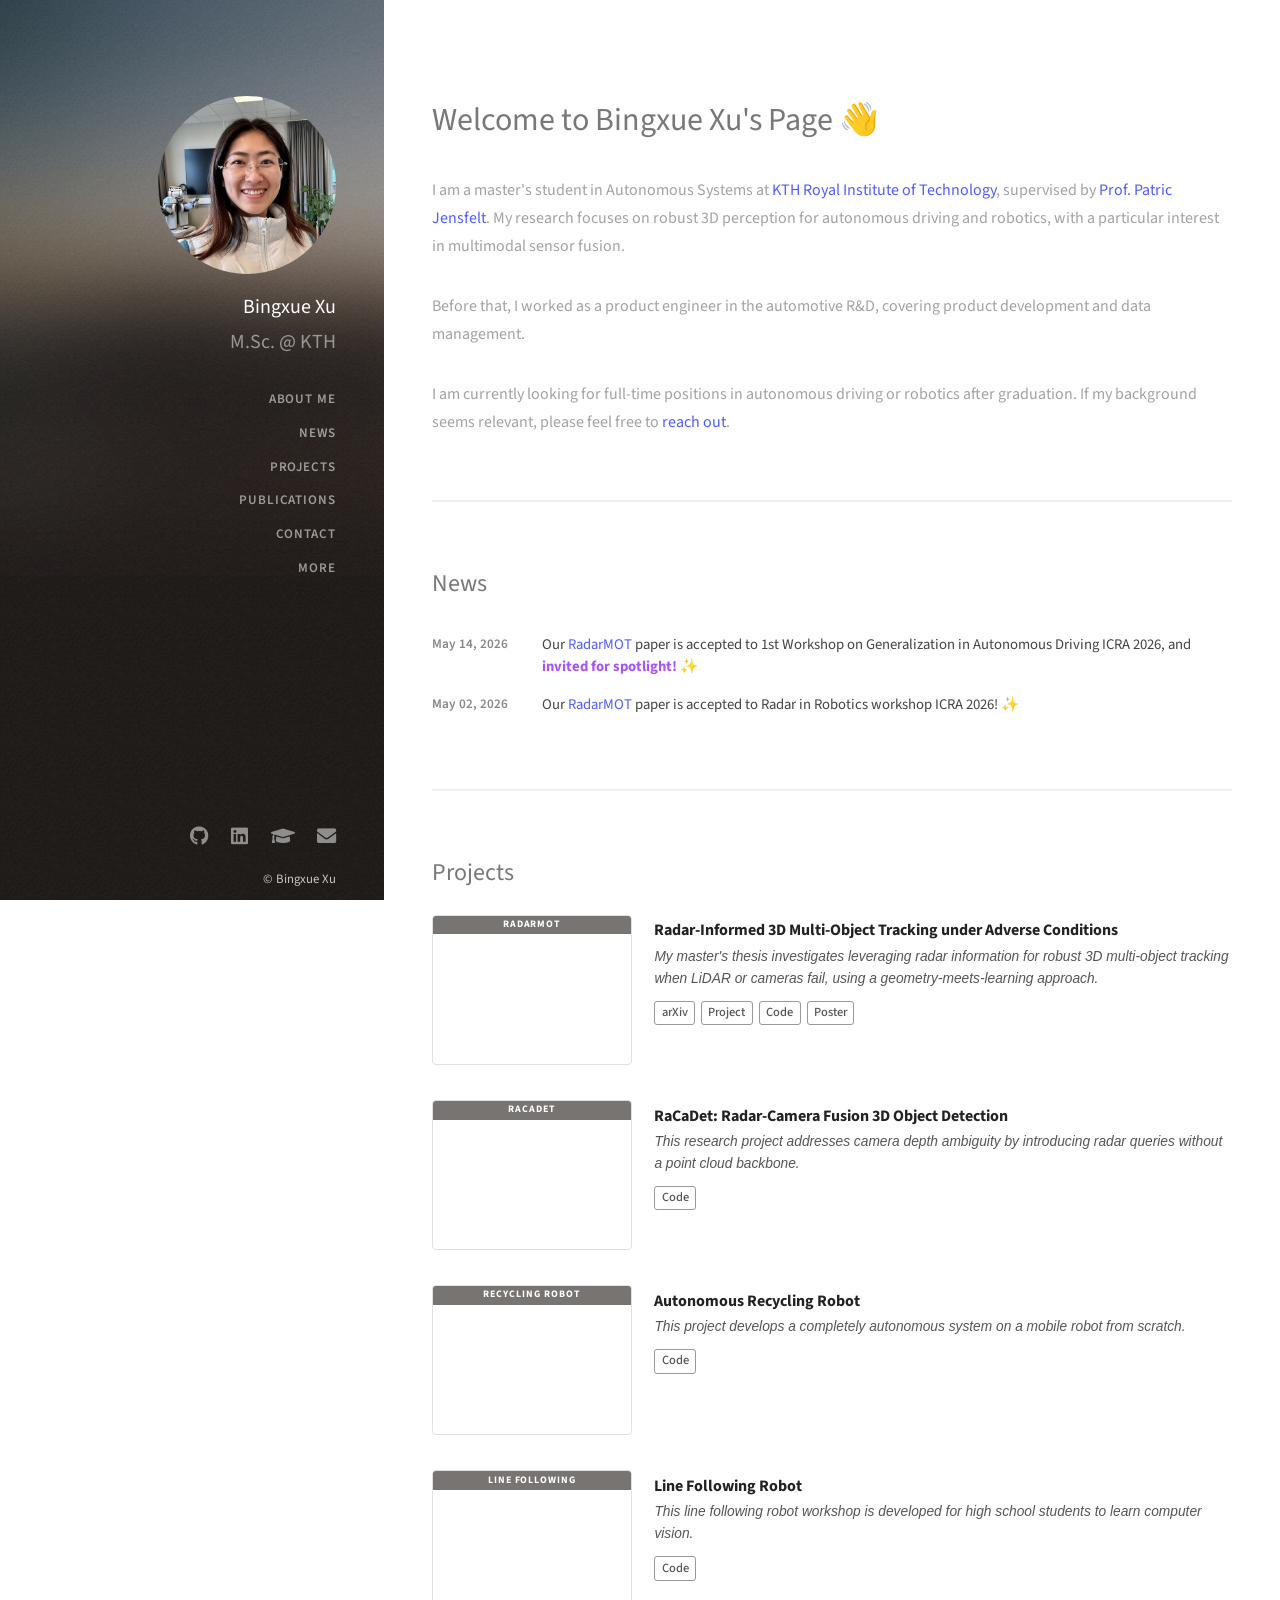
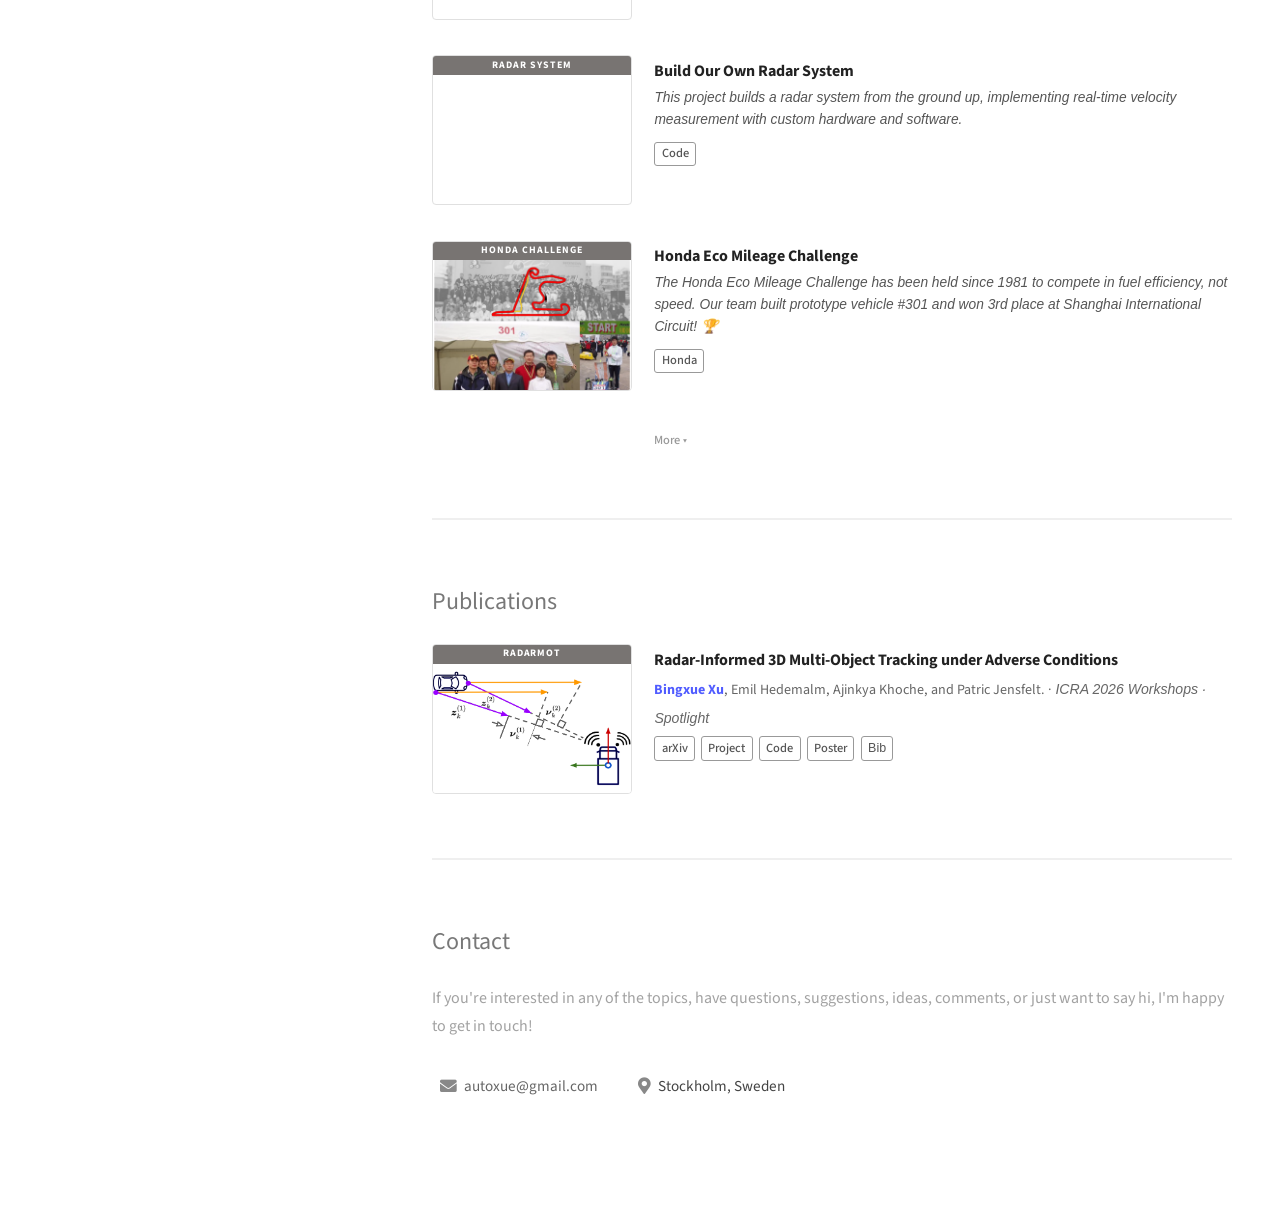
==== commit 631c1034: "add radar project" ====
--- a/index.html
+++ b/index.html
@@ -103,16 +103,16 @@
 				<!-- ── Always visible (first 3) ── -->
 				<!-- RadarMOT -->
 				<div class="pub-card">
-					<div class="pub-thumb" style="flex:0 0 200px;width:200px;height:150px;display:flex;flex-direction:column;border-radius:4px;overflow:hidden;border:1px solid #e0e0e0;">
+					<a href="https://github.com/bingxue-xu/RadarMOT" target="_blank" class="pub-thumb" style="flex:0 0 200px;width:200px;height:150px;display:flex;flex-direction:column;border-radius:4px;overflow:hidden;border:1px solid #e0e0e0;">
 						<div style="flex:0 0 auto;width:100%;background:rgba(31,24,21,0.60);color:#fff;font-size:0.62em;font-weight:700;letter-spacing:0.1em;text-transform:uppercase;text-align:center;padding:0.25em 0.5em;line-height:1.4;box-sizing:border-box;">RadarMOT</div>
 						<div style="flex:1;position:relative;overflow:hidden;">
 							<video autoplay loop muted playsinline style="position:absolute;top:0;left:0;width:100%;height:100%;object-fit:cover;">
 								<source src="images/pubs/radarmotdemo.mp4" type="video/mp4" />
 							</video>
 						</div>
-					</div>
-					<div class="pub-info">
-						<h3 class="pub-title">Radar-Informed 3D Multi-Object Tracking under Adverse Conditions</h3>
+					</a>
+					<div class="pub-info">
+						<h3 class="pub-title"><a href="https://github.com/bingxue-xu/RadarMOT" target="_blank">Radar-Informed 3D Multi-Object Tracking under Adverse Conditions</a></h3>
 						<p class="pub-desc">
 						<em>My master's thesis investigates leveraging radar information for robust 3D multi-object tracking when LiDAR or cameras fail, using a geometry-meets-learning approach. </em>						</p>						<div class="pub-links">
 							<a href="https://arxiv.org/abs/2604.13571" target="_blank" class="button small pub-btn">arXiv</a>
@@ -125,16 +125,16 @@
 
 				<!-- RaCaDet -->
 				<div class="pub-card">
-					<div class="pub-thumb" style="flex:0 0 200px;width:200px;height:150px;display:flex;flex-direction:column;border-radius:4px;overflow:hidden;border:1px solid #e0e0e0;">
+					<a href="https://github.com/bingxue-xu/RaCaDet" target="_blank" class="pub-thumb" style="flex:0 0 200px;width:200px;height:150px;display:flex;flex-direction:column;border-radius:4px;overflow:hidden;border:1px solid #e0e0e0;">
 						<div style="flex:0 0 auto;width:100%;background:rgba(31,24,21,0.60);color:#fff;font-size:0.62em;font-weight:700;letter-spacing:0.1em;text-transform:uppercase;text-align:center;padding:0.25em 0.5em;line-height:1.4;box-sizing:border-box;">RaCaDet</div>
 						<div style="flex:1;position:relative;overflow:hidden;">
 							<video autoplay loop muted playsinline style="position:absolute;top:0;left:0;width:100%;height:100%;object-fit:cover;">
 								<source src="images/pubs/racadet_demo.mp4" type="video/mp4" />
 							</video>
 						</div>
-					</div>
-					<div class="pub-info">
-						<h3 class="pub-title">RaCaDet: Radar-Camera Fusion 3D Object Detection</h3>
+					</a>
+					<div class="pub-info">
+						<h3 class="pub-title"><a href="https://github.com/bingxue-xu/RaCaDet" target="_blank">RaCaDet: Radar-Camera Fusion 3D Object Detection</a></h3>
 						<p class="pub-desc">
 							<em>This research project addresses camera depth ambiguity by introducing radar queries without a point cloud backbone.</em>
 						</p>
@@ -146,16 +146,16 @@
 
 				<!-- Autonomous Recycling Robot -->
 				<div class="pub-card">
-					<div class="pub-thumb" style="flex:0 0 200px;width:200px;height:150px;display:flex;flex-direction:column;border-radius:4px;overflow:hidden;border:1px solid #e0e0e0;">
+					<a href="https://github.com/bingxue-xu/RoboticsProject" target="_blank" class="pub-thumb" style="flex:0 0 200px;width:200px;height:150px;display:flex;flex-direction:column;border-radius:4px;overflow:hidden;border:1px solid #e0e0e0;">
 						<div style="flex:0 0 auto;width:100%;background:rgba(31,24,21,0.60);color:#fff;font-size:0.62em;font-weight:700;letter-spacing:0.1em;text-transform:uppercase;text-align:center;padding:0.25em 0.5em;line-height:1.4;box-sizing:border-box;">Recycling Robot</div>
 						<div style="flex:1;position:relative;overflow:hidden;">
 							<video autoplay loop muted playsinline style="position:absolute;top:0;left:0;width:100%;height:100%;object-fit:cover;">
 								<source src="images/pubs/recyclingrobot.mp4" type="video/mp4" />
 							</video>
 						</div>
-					</div>
-					<div class="pub-info">
-						<h3 class="pub-title">Autonomous Recycling Robot</h3>
+					</a>
+					<div class="pub-info">
+						<h3 class="pub-title"><a href="https://github.com/bingxue-xu/RoboticsProject" target="_blank">Autonomous Recycling Robot</a></h3>
 						<p class="pub-desc">
 							<em>This project develops a completely autonomous system on a mobile robot from scratch.</em>
 						</p>
@@ -167,16 +167,16 @@
 				
 				<!-- Line Following Robot -->
 				<div class="pub-card">
-					<div class="pub-thumb" style="flex:0 0 200px;width:200px;height:150px;display:flex;flex-direction:column;border-radius:4px;overflow:hidden;border:1px solid #e0e0e0;">
+					<a href="https://github.com/bingxue-xu/RoboticsProject" target="_blank" class="pub-thumb" style="flex:0 0 200px;width:200px;height:150px;display:flex;flex-direction:column;border-radius:4px;overflow:hidden;border:1px solid #e0e0e0;">
 						<div style="flex:0 0 auto;width:100%;background:rgba(31,24,21,0.60);color:#fff;font-size:0.62em;font-weight:700;letter-spacing:0.1em;text-transform:uppercase;text-align:center;padding:0.25em 0.5em;line-height:1.4;box-sizing:border-box;">Line Following</div>
 						<div style="flex:1;position:relative;overflow:hidden;">
 							<video autoplay loop muted playsinline style="position:absolute;top:0;left:0;width:100%;height:100%;object-fit:cover;">
 								<source src="images/pubs/linefollower.mp4" type="video/mp4" />
 							</video>
 						</div>
-					</div>
-					<div class="pub-info">
-						<h3 class="pub-title">Line Following Robot</h3>
+					</a>
+					<div class="pub-info">
+						<h3 class="pub-title"><a href="https://github.com/bingxue-xu/RoboticsProject" target="_blank">Line Following Robot</a></h3>
 						<p class="pub-desc">
 							<em>This line following robot workshop is developed for high school students to learn computer vision.</em>
 						</p>
@@ -186,16 +186,37 @@
 					</div>
 				</div>
 
+<!-- Build Our Own Radar System -->
+				<div class="pub-card">
+					<a href="https://github.com/bingxue-xu/RadarProject" target="_blank" class="pub-thumb" style="flex:0 0 200px;width:200px;height:150px;display:flex;flex-direction:column;border-radius:4px;overflow:hidden;border:1px solid #e0e0e0;">
+						<div style="flex:0 0 auto;width:100%;background:rgba(31,24,21,0.60);color:#fff;font-size:0.62em;font-weight:700;letter-spacing:0.1em;text-transform:uppercase;text-align:center;padding:0.25em 0.5em;line-height:1.4;box-sizing:border-box;">Radar System</div>
+						<div style="flex:1;position:relative;overflow:hidden;">
+							<video autoplay loop muted playsinline style="position:absolute;top:0;left:0;width:100%;height:100%;object-fit:cover;object-position:top;">
+								<source src="images/pubs/radarproject.mp4" type="video/mp4" />
+							</video>
+						</div>
+					</a>
+					<div class="pub-info">
+						<h3 class="pub-title"><a href="https://github.com/bingxue-xu/RadarProject" target="_blank">Build Our Own Radar System</a></h3>
+						<p class="pub-desc">
+							<em>This project builds a radar system from the ground up, implementing real-time velocity measurement with custom hardware and software.</em>
+						</p>
+						<div class="pub-links">
+							<a href="https://github.com/bingxue-xu/RadarProject" target="_blank" class="button small pub-btn">Code</a>
+						</div>
+					</div>
+				</div>
+
 <!-- Honda Eco Mileage Challenge -->
 <div class="pub-card">
-	<div class="pub-thumb" style="flex:0 0 200px;width:200px;height:150px;display:flex;flex-direction:column;border-radius:4px;overflow:hidden;border:1px solid #e0e0e0;">
+	<a href="https://www.mr-motegi.jp/eng/ecopa_m/" target="_blank" class="pub-thumb" style="flex:0 0 200px;width:200px;height:150px;display:flex;flex-direction:column;border-radius:4px;overflow:hidden;border:1px solid #e0e0e0;">
 		<div style="flex:0 0 auto;width:100%;background:rgba(31,24,21,0.60);color:#fff;font-size:0.62em;font-weight:700;letter-spacing:0.1em;text-transform:uppercase;text-align:center;padding:0.25em 0.5em;line-height:1.4;box-sizing:border-box;">Honda Challenge</div>
 		<div style="flex:1;position:relative;overflow:hidden;">
 			<img src="images/pubs/honda.png" style="position:absolute;top:0;left:0;width:100%;height:100%;object-fit:cover;" />
 		</div>
-	</div>
+	</a>
 	<div class="pub-info">
-		<h3 class="pub-title">Honda Eco Mileage Challenge</h3>
+		<h3 class="pub-title"><a href="https://www.mr-motegi.jp/eng/ecopa_m/" target="_blank">Honda Eco Mileage Challenge</a></h3>
 		<p class="pub-desc">
 		<em>The Honda Eco Mileage Challenge has been held since 1981 to compete in fuel efficiency, not speed. Our team built prototype vehicle #301 and won 3rd place at Shanghai International Circuit! 🏆</em>							</p>
 		<div class="pub-links">
--- a/assets/css/custom.css
+++ b/assets/css/custom.css
@@ -374,6 +374,23 @@
 	color: var(--accent);
 }
 
+/* Clickable project thumbnails */
+a.pub-thumb {
+	transition: box-shadow 0.2s, border-color 0.2s;
+}
+a.pub-thumb:hover {
+	box-shadow: 0 2px 8px rgba(80, 92, 255, 0.25);
+	border-color: var(--accent) !important;
+}
+.pub-title a {
+	color: inherit;
+	text-decoration: none;
+	border: none;
+}
+.pub-title a:hover {
+	color: var(--accent);
+}
+
 /* ── Responsive ── */
 @media screen and (max-width: 600px) {
 	.pub-card { flex-direction: column; }
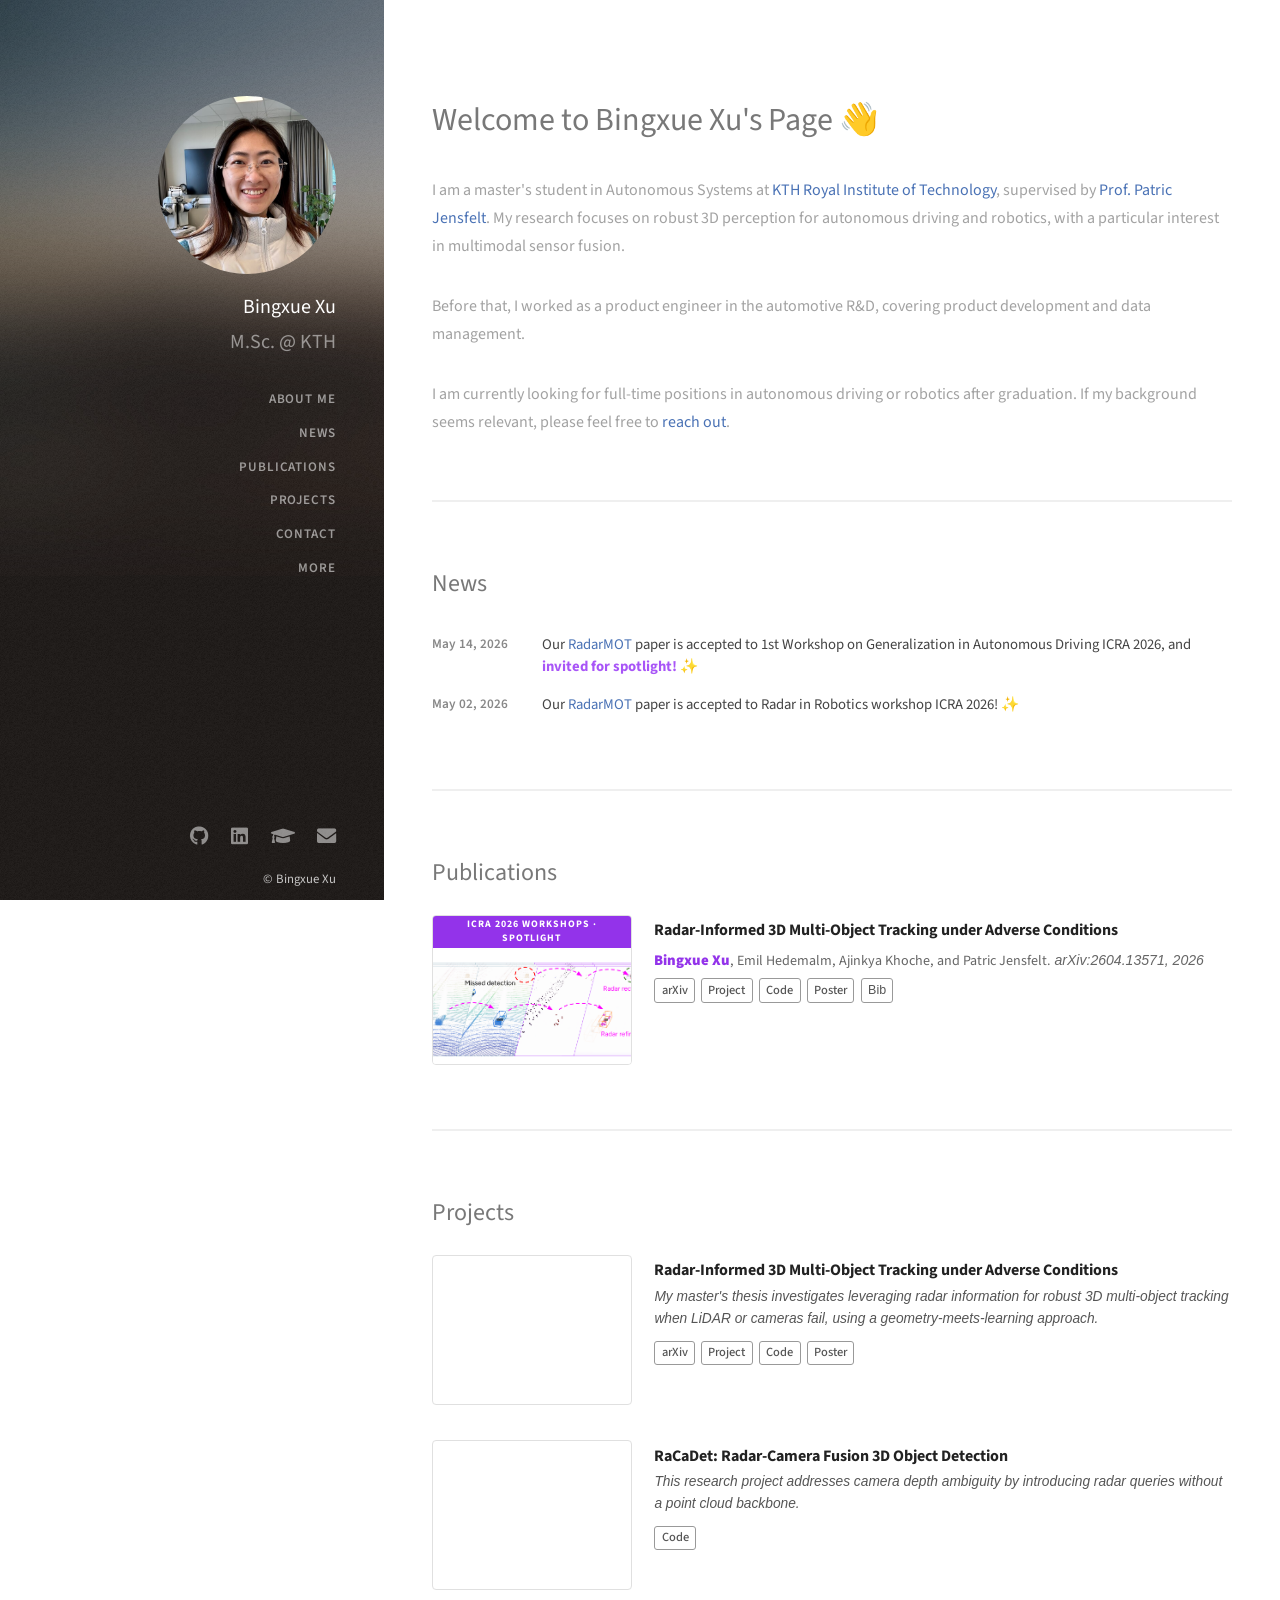
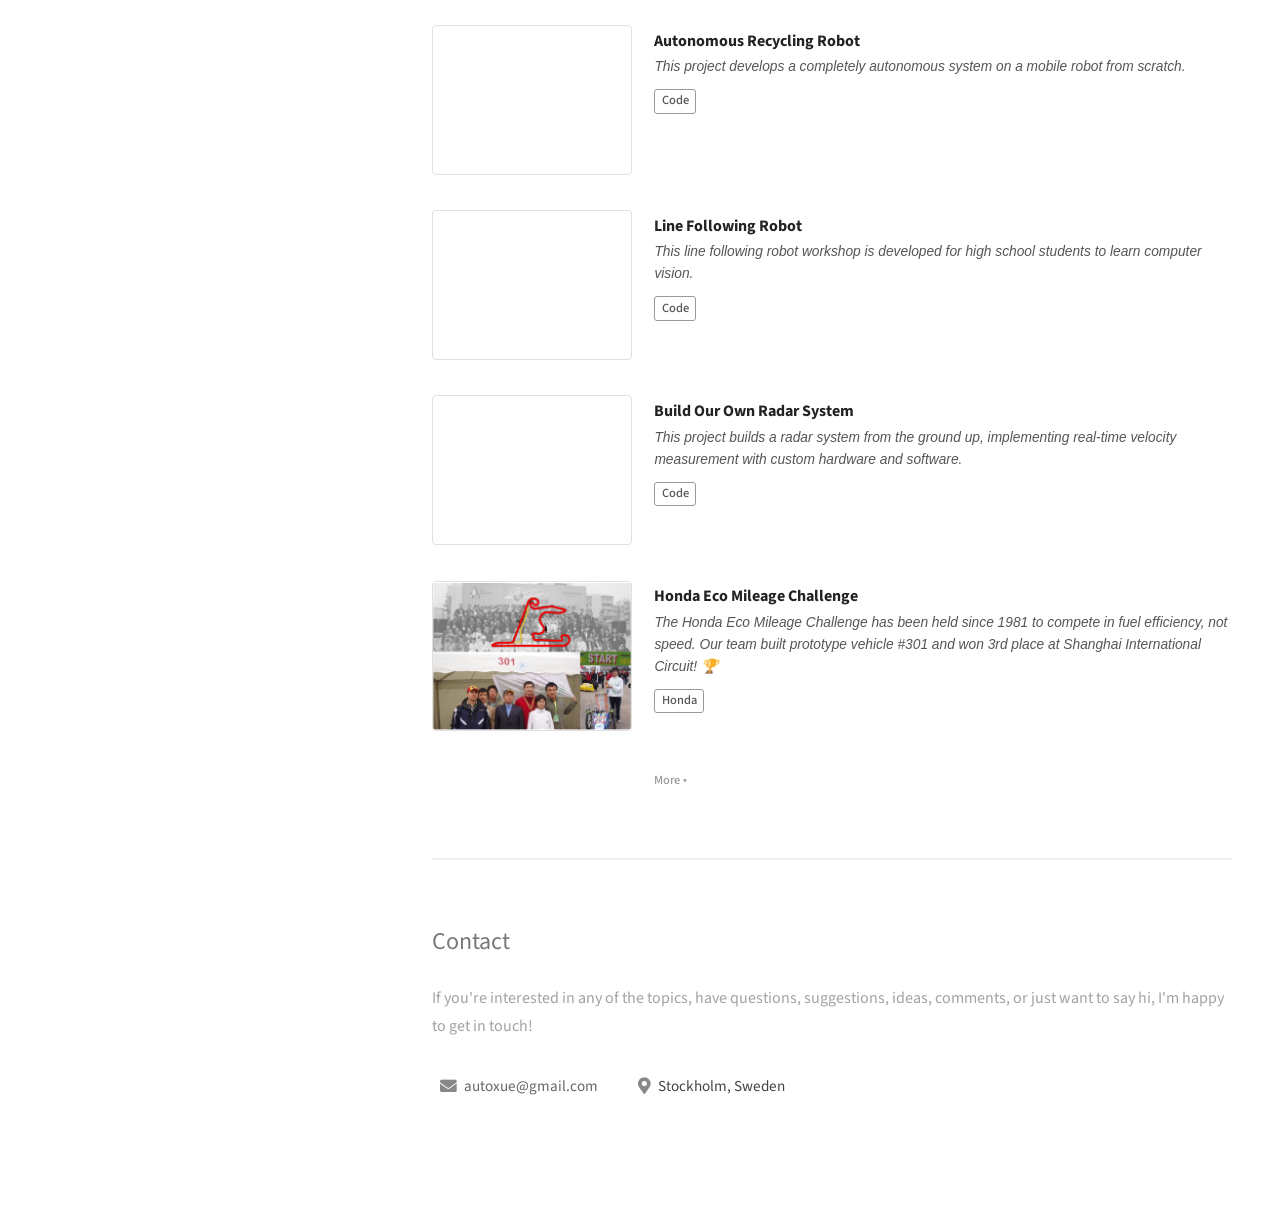
==== commit e0e79cb9: "update a bit" ====
--- a/index.html
+++ b/index.html
@@ -26,8 +26,8 @@
 					<ul>
 						<li><a href="#about">About Me</a></li>
 						<li><a href="#news">News</a></li>
+						<li><a href="#publications">Publications</a></li>
 						<li><a href="#projects">Projects</a></li>
-						<li><a href="#publications">Publications</a></li>
 						<li><a href="#contact">Contact</a></li>
 						<li><a href="more.html">More</a></li>
 					</ul>
@@ -96,6 +96,43 @@
 				</ul>
 			</section>
 
+			<!-- Publications -->
+			<section id="publications">
+				<h2>Publications</h2>
+
+				<!-- RadarMOT -->
+				<div class="pub-card">
+					<a href="https://bingxue-xu.github.io/RadarMOT/" target="_blank" class="pub-thumb" style="flex:0 0 200px;width:200px;height:150px;display:flex;flex-direction:column;border-radius:4px;overflow:hidden;border:1px solid #e0e0e0;">
+						<div style="flex:0 0 auto;width:100%;background:#9333ea;color:#fff;font-size:0.62em;font-weight:700;letter-spacing:0.1em;text-transform:uppercase;text-align:center;padding:0.25em 0.5em;line-height:1.4;box-sizing:border-box;">ICRA 2026 Workshops · Spotlight</div>
+						<div style="flex:1;position:relative;overflow:hidden;">
+							<img src="images/pubs/radarmot.png" alt="RadarMOT framework" style="position:absolute;top:0;left:0;width:100%;height:100%;object-fit:cover;" />
+						</div>
+					</a>
+					<div class="pub-info">
+						<h3 class="pub-title"><a href="https://bingxue-xu.github.io/RadarMOT/" target="_blank">Radar-Informed 3D Multi-Object Tracking under Adverse Conditions</a></h3>
+						<p class="pub-authors"><strong>Bingxue Xu</strong>, Emil Hedemalm, Ajinkya Khoche, and Patric Jensfelt. <em>arXiv:2604.13571, 2026</em></p>
+						<div class="pub-links">
+							<a href="https://arxiv.org/abs/2604.13571" target="_blank" class="button small pub-btn">arXiv</a>
+							<a href="https://bingxue-xu.github.io/RadarMOT" target="_blank" class="button small pub-btn">Project</a>
+							<a href="https://github.com/bingxue-xu/RadarMOT" target="_blank" class="button small pub-btn">Code</a>
+							<a href="https://drive.google.com/file/d/1kdWUai6_KiSi3-Abp_2aLyY9dkRWXolZ/view" target="_blank" class="button small pub-btn">Poster</a>
+							<button class="button small pub-btn bib-toggle" data-target="bib-radarmot">Bib</button>
+						</div>
+						<pre class="bibtex-block" id="bib-radarmot">@misc{xu2026radarinformed3dmultiobjecttracking,
+      title={Radar-Informed 3D Multi-Object Tracking under Adverse Conditions},
+      author={Bingxue Xu and Emil Hedemalm and Ajinkya Khoche and Patric Jensfelt},
+      year={2026},
+      eprint={2604.13571},
+      archivePrefix={arXiv},
+      primaryClass={cs.CV},
+      url={https://arxiv.org/abs/2604.13571},
+}</pre>
+					</div>
+				</div>
+
+
+			</section>
+
 			<!-- Projects -->
 			<section id="projects">
 				<h2>Projects</h2>
@@ -104,7 +141,6 @@
 				<!-- RadarMOT -->
 				<div class="pub-card">
 					<a href="https://github.com/bingxue-xu/RadarMOT" target="_blank" class="pub-thumb" style="flex:0 0 200px;width:200px;height:150px;display:flex;flex-direction:column;border-radius:4px;overflow:hidden;border:1px solid #e0e0e0;">
-						<div style="flex:0 0 auto;width:100%;background:rgba(31,24,21,0.60);color:#fff;font-size:0.62em;font-weight:700;letter-spacing:0.1em;text-transform:uppercase;text-align:center;padding:0.25em 0.5em;line-height:1.4;box-sizing:border-box;">RadarMOT</div>
 						<div style="flex:1;position:relative;overflow:hidden;">
 							<video autoplay loop muted playsinline style="position:absolute;top:0;left:0;width:100%;height:100%;object-fit:cover;">
 								<source src="images/pubs/radarmotdemo.mp4" type="video/mp4" />
@@ -126,7 +162,6 @@
 				<!-- RaCaDet -->
 				<div class="pub-card">
 					<a href="https://github.com/bingxue-xu/RaCaDet" target="_blank" class="pub-thumb" style="flex:0 0 200px;width:200px;height:150px;display:flex;flex-direction:column;border-radius:4px;overflow:hidden;border:1px solid #e0e0e0;">
-						<div style="flex:0 0 auto;width:100%;background:rgba(31,24,21,0.60);color:#fff;font-size:0.62em;font-weight:700;letter-spacing:0.1em;text-transform:uppercase;text-align:center;padding:0.25em 0.5em;line-height:1.4;box-sizing:border-box;">RaCaDet</div>
 						<div style="flex:1;position:relative;overflow:hidden;">
 							<video autoplay loop muted playsinline style="position:absolute;top:0;left:0;width:100%;height:100%;object-fit:cover;">
 								<source src="images/pubs/racadet_demo.mp4" type="video/mp4" />
@@ -147,7 +182,6 @@
 				<!-- Autonomous Recycling Robot -->
 				<div class="pub-card">
 					<a href="https://github.com/bingxue-xu/RoboticsProject" target="_blank" class="pub-thumb" style="flex:0 0 200px;width:200px;height:150px;display:flex;flex-direction:column;border-radius:4px;overflow:hidden;border:1px solid #e0e0e0;">
-						<div style="flex:0 0 auto;width:100%;background:rgba(31,24,21,0.60);color:#fff;font-size:0.62em;font-weight:700;letter-spacing:0.1em;text-transform:uppercase;text-align:center;padding:0.25em 0.5em;line-height:1.4;box-sizing:border-box;">Recycling Robot</div>
 						<div style="flex:1;position:relative;overflow:hidden;">
 							<video autoplay loop muted playsinline style="position:absolute;top:0;left:0;width:100%;height:100%;object-fit:cover;">
 								<source src="images/pubs/recyclingrobot.mp4" type="video/mp4" />
@@ -168,7 +202,6 @@
 				<!-- Line Following Robot -->
 				<div class="pub-card">
 					<a href="https://github.com/bingxue-xu/RoboticsProject" target="_blank" class="pub-thumb" style="flex:0 0 200px;width:200px;height:150px;display:flex;flex-direction:column;border-radius:4px;overflow:hidden;border:1px solid #e0e0e0;">
-						<div style="flex:0 0 auto;width:100%;background:rgba(31,24,21,0.60);color:#fff;font-size:0.62em;font-weight:700;letter-spacing:0.1em;text-transform:uppercase;text-align:center;padding:0.25em 0.5em;line-height:1.4;box-sizing:border-box;">Line Following</div>
 						<div style="flex:1;position:relative;overflow:hidden;">
 							<video autoplay loop muted playsinline style="position:absolute;top:0;left:0;width:100%;height:100%;object-fit:cover;">
 								<source src="images/pubs/linefollower.mp4" type="video/mp4" />
@@ -189,9 +222,8 @@
 <!-- Build Our Own Radar System -->
 				<div class="pub-card">
 					<a href="https://github.com/bingxue-xu/RadarProject" target="_blank" class="pub-thumb" style="flex:0 0 200px;width:200px;height:150px;display:flex;flex-direction:column;border-radius:4px;overflow:hidden;border:1px solid #e0e0e0;">
-						<div style="flex:0 0 auto;width:100%;background:rgba(31,24,21,0.60);color:#fff;font-size:0.62em;font-weight:700;letter-spacing:0.1em;text-transform:uppercase;text-align:center;padding:0.25em 0.5em;line-height:1.4;box-sizing:border-box;">Radar System</div>
-						<div style="flex:1;position:relative;overflow:hidden;">
-							<video autoplay loop muted playsinline style="position:absolute;top:0;left:0;width:100%;height:100%;object-fit:cover;object-position:top;">
+						<div style="flex:1;position:relative;overflow:hidden;">
+							<video autoplay loop muted playsinline style="position:absolute;top:0;left:0;width:100%;height:125%;object-fit:contain;object-position:top;">
 								<source src="images/pubs/radarproject.mp4" type="video/mp4" />
 							</video>
 						</div>
@@ -210,7 +242,6 @@
 <!-- Honda Eco Mileage Challenge -->
 <div class="pub-card">
 	<a href="https://www.mr-motegi.jp/eng/ecopa_m/" target="_blank" class="pub-thumb" style="flex:0 0 200px;width:200px;height:150px;display:flex;flex-direction:column;border-radius:4px;overflow:hidden;border:1px solid #e0e0e0;">
-		<div style="flex:0 0 auto;width:100%;background:rgba(31,24,21,0.60);color:#fff;font-size:0.62em;font-weight:700;letter-spacing:0.1em;text-transform:uppercase;text-align:center;padding:0.25em 0.5em;line-height:1.4;box-sizing:border-box;">Honda Challenge</div>
 		<div style="flex:1;position:relative;overflow:hidden;">
 			<img src="images/pubs/honda.png" style="position:absolute;top:0;left:0;width:100%;height:100%;object-fit:cover;" />
 		</div>
@@ -234,43 +265,6 @@
 					<div class="projects-toggle-spacer"></div>
 					<span id="projects-toggle" class="projects-toggle-btn">More ▾</span>
 				</div>
-
-			</section>
-
-			<!-- Publications -->
-			<section id="publications">
-				<h2>Publications</h2>
-
-				<!-- RadarMOT -->
-				<div class="pub-card">
-					<div class="pub-thumb" style="flex:0 0 200px;width:200px;height:150px;display:flex;flex-direction:column;border-radius:4px;overflow:hidden;border:1px solid #e0e0e0;">
-						<div style="flex:0 0 auto;width:100%;background:rgba(31,24,21,0.60);color:#fff;font-size:0.62em;font-weight:700;letter-spacing:0.1em;text-transform:uppercase;text-align:center;padding:0.25em 0.5em;line-height:1.4;box-sizing:border-box;">RadarMOT</div>
-						<div style="flex:1;position:relative;overflow:hidden;">
-							<img src="images/pubs/radarkf1.png" alt="RadarMOT framework" style="position:absolute;top:0;left:0;width:100%;height:100%;object-fit:cover;" />
-						</div>
-					</div>
-					<div class="pub-info">
-						<h3 class="pub-title">Radar-Informed 3D Multi-Object Tracking under Adverse Conditions</h3>
-						<p class="pub-authors"><strong>Bingxue Xu</strong>, Emil Hedemalm, Ajinkya Khoche, and Patric Jensfelt. · <em>ICRA 2026 Workshops · Spotlight</em></p>
-						<div class="pub-links">
-							<a href="https://arxiv.org/abs/2604.13571" target="_blank" class="button small pub-btn">arXiv</a>
-							<a href="https://bingxue-xu.github.io/RadarMOT" target="_blank" class="button small pub-btn">Project</a>
-							<a href="https://github.com/bingxue-xu/RadarMOT" target="_blank" class="button small pub-btn">Code</a>
-							<a href="https://drive.google.com/file/d/1kdWUai6_KiSi3-Abp_2aLyY9dkRWXolZ/view" target="_blank" class="button small pub-btn">Poster</a>
-							<button class="button small pub-btn bib-toggle" data-target="bib-radarmot">Bib</button>
-						</div>
-						<pre class="bibtex-block" id="bib-radarmot">@misc{xu2026radarinformed3dmultiobjecttracking,
-      title={Radar-Informed 3D Multi-Object Tracking under Adverse Conditions},
-      author={Bingxue Xu and Emil Hedemalm and Ajinkya Khoche and Patric Jensfelt},
-      year={2026},
-      eprint={2604.13571},
-      archivePrefix={arXiv},
-      primaryClass={cs.CV},
-      url={https://arxiv.org/abs/2604.13571},
-}</pre>
-					</div>
-				</div>
-
 
 			</section>
 
--- a/assets/css/custom.css
+++ b/assets/css/custom.css
@@ -1,8 +1,8 @@
 /* Custom styles for Bingxue Xu — Strata base + al-folio-style pub cards */
 
 :root {
-	--accent:      #505cff;
-	--accent-hover:#4876f7;
+	--accent:      #4a72b5;
+	--accent-hover:#3d6fa8;
 	--accent-bg:   rgba(72, 118, 247, 0.08);
 	--text-muted:  #666;
 	--border:      #e0e0e0;
@@ -342,10 +342,11 @@
 	background: transparent !important;
 }
 
-/* ── Author name highlight — bold + accent colour ── */
+/* ── Author name highlight — heavy bold + fuchsia ── */
 .pub-authors strong {
-	font-weight: 700;
-	color: var(--accent);
+	font-weight: 900;
+	font-size: 1.05em;
+	color: #9333ea;
 }
 
 /* ── Projects expand/collapse ── */
@@ -391,6 +392,8 @@
 	color: var(--accent);
 }
 
+
+
 /* ── Responsive ── */
 @media screen and (max-width: 600px) {
 	.pub-card { flex-direction: column; }
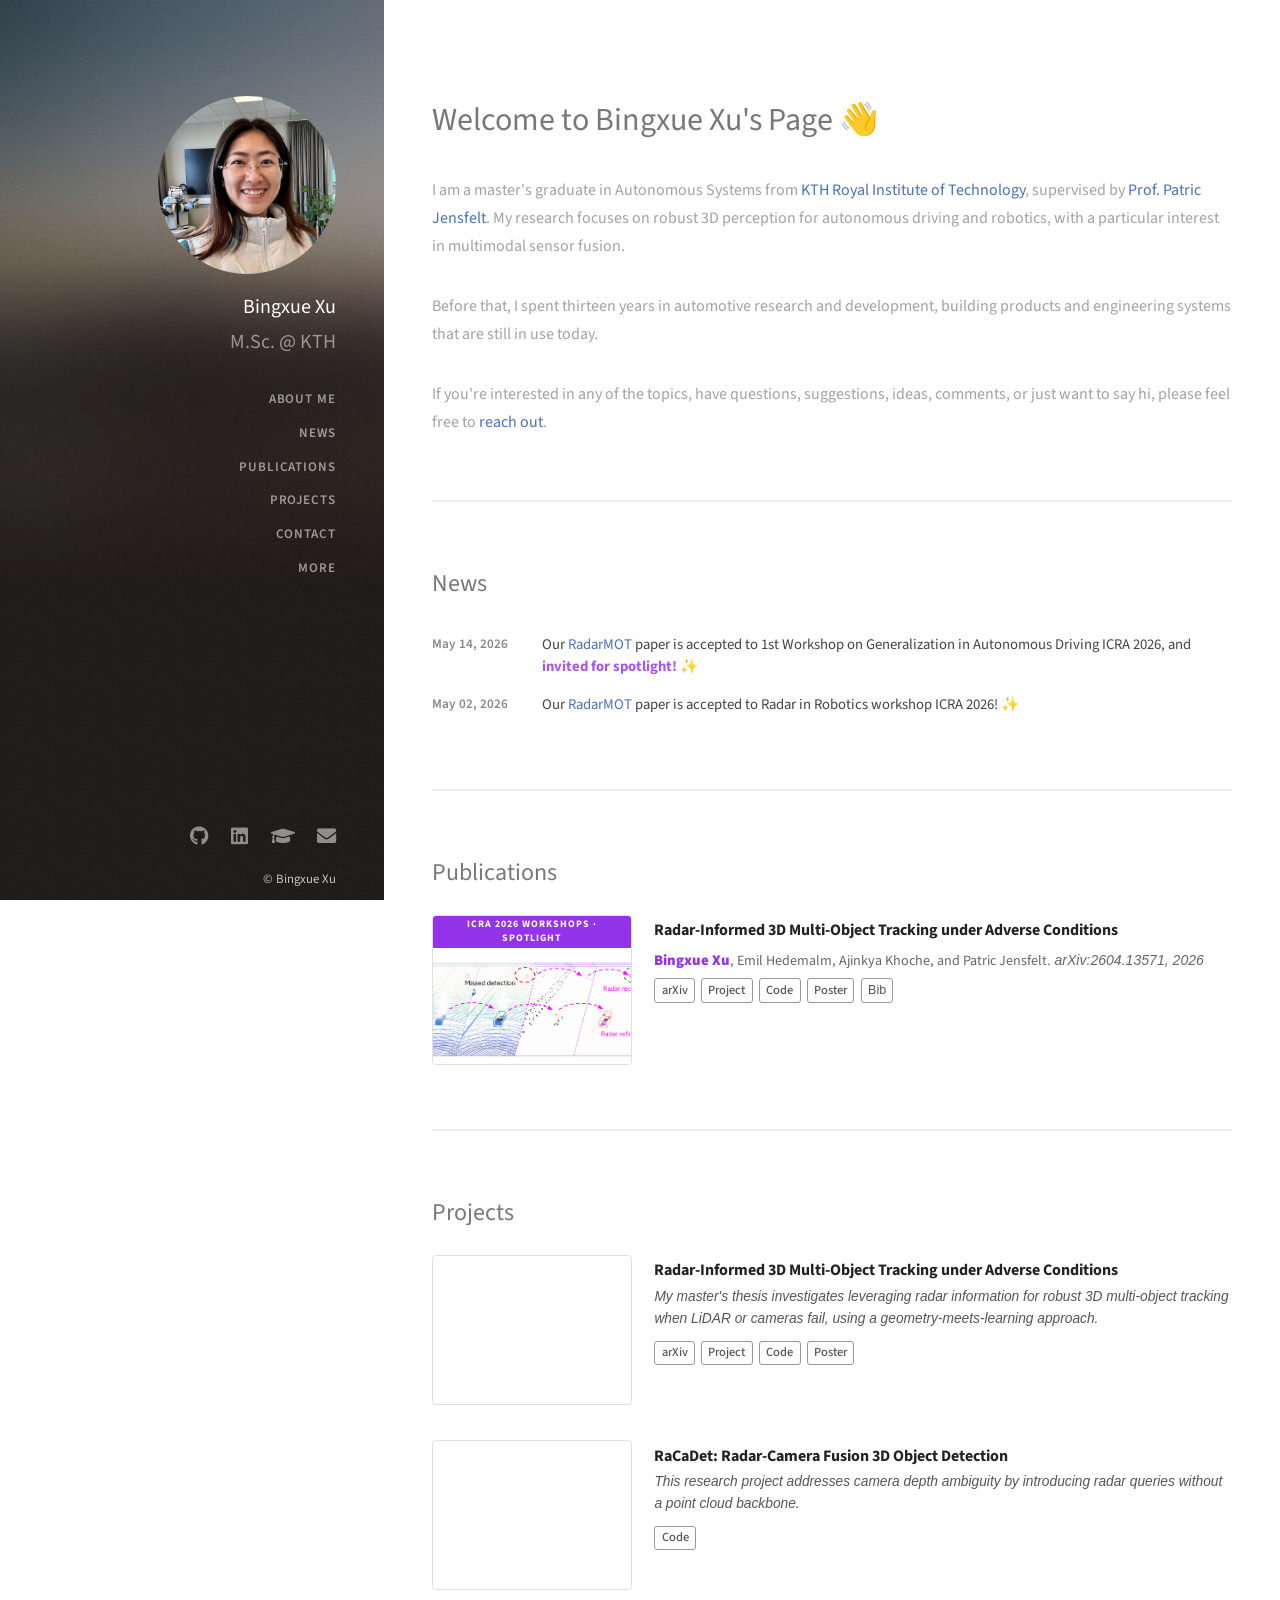
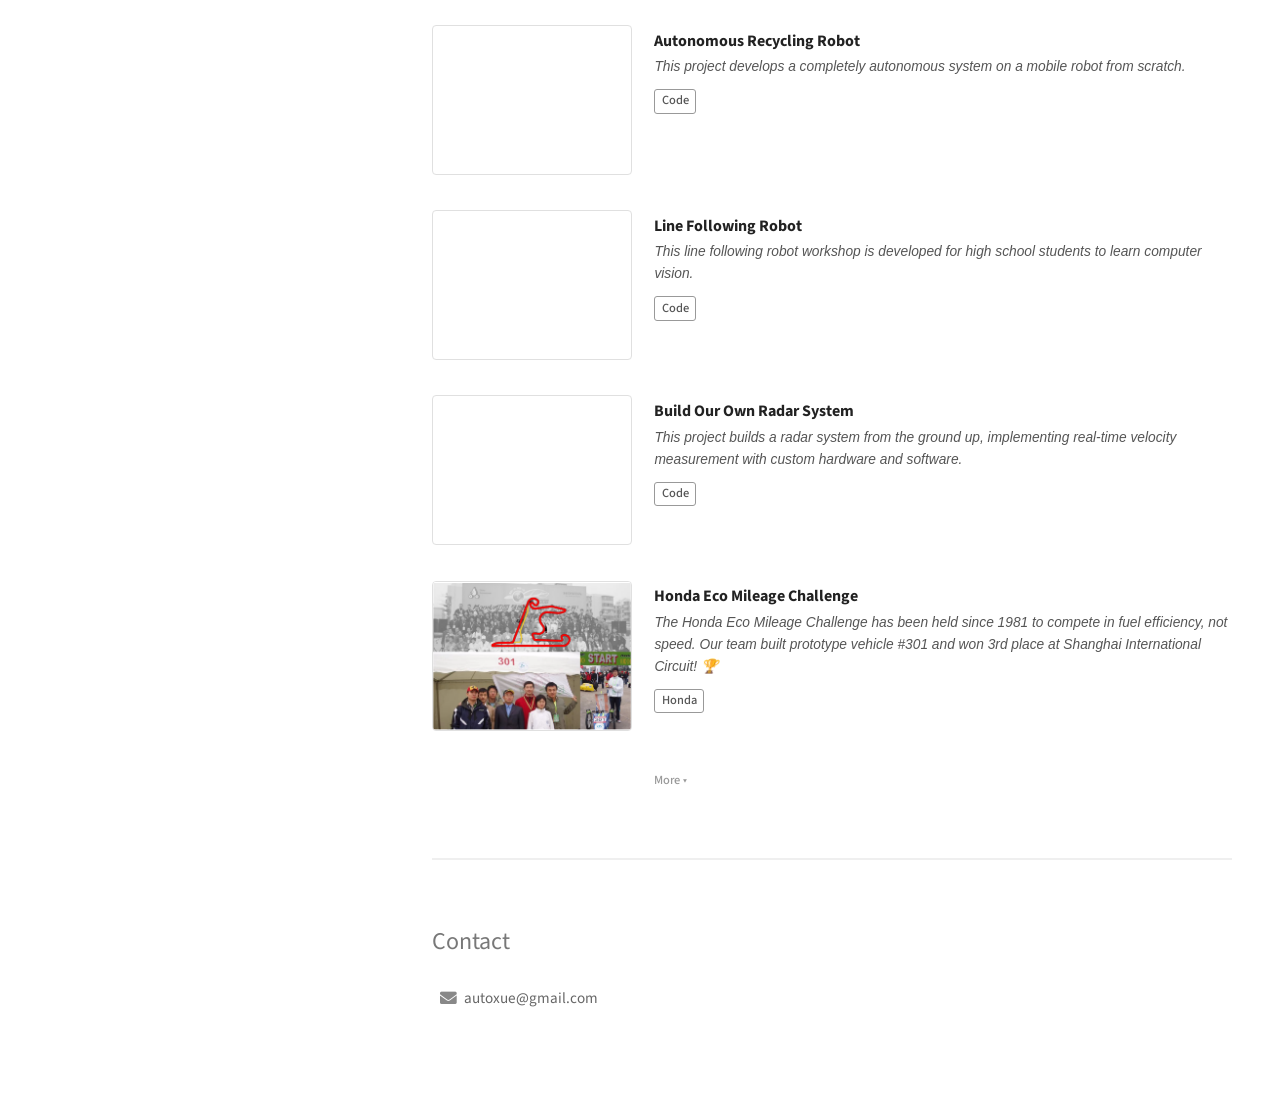
==== commit 950ce0dc: "update" ====
--- a/index.html
+++ b/index.html
@@ -65,13 +65,12 @@
 				<header class="major">
 					<h2>Welcome to Bingxue Xu's Page 👋</h2>
 				</header>
-				<p>I am a master's student in Autonomous Systems at <a href="https://www.kth.se" target="_blank">KTH Royal Institute of Technology</a>, supervised by <a href="https://www.kth.se/profile/jensfelt" target="_blank">Prof. Patric Jensfelt</a>. My research focuses on robust 3D perception for autonomous driving and robotics, with a particular interest in multimodal sensor fusion.
+				<p>I am a master's graduate in Autonomous Systems from <a href="https://www.kth.se" target="_blank">KTH Royal Institute of Technology</a>, supervised by <a href="https://www.kth.se/profile/jensfelt" target="_blank">Prof. Patric Jensfelt</a>. My research focuses on robust 3D perception for autonomous driving and robotics, with a particular interest in multimodal sensor fusion.
+				</p>
+				<p>Before that, I spent thirteen years in automotive research and development, building products and engineering systems that are still in use today.
 				</p>
 				<p>
-					Before that, I worked as a product engineer in the automotive R&D, covering product development and data management.
-				</p>
-				<p>
-				I am currently looking for full-time positions in autonomous driving or robotics after graduation. If my background seems relevant, please feel free to <a href="#contact">reach out</a>.
+				If you're interested in any of the topics, have questions, suggestions, ideas, comments, or just want to say hi, please feel free to <a href="#contact">reach out</a>.
 				</p>
 			</section>
 
@@ -271,19 +270,19 @@
 			<!-- Contact -->
 			<section id="contact">
 				<h2>Contact</h2>
-				<p>
+				<!-- <p>
 					If you're interested in any of the topics, have questions, suggestions, ideas, comments,
 					or just want to say hi, I'm happy to get in touch! 
-				</p>
+				</p> -->
 				<ul class="contact-inline">
 					<li>
 						<i class="icon solid fa-envelope"></i>
 						<a href="mailto:autoxue@gmail.com">autoxue@gmail.com</a>
 					</li>
-					<li>
+					<!-- <li>
 						<i class="icon solid fa-map-marker-alt"></i>
 						Stockholm, Sweden
-					</li>
+					</li> -->
 				</ul>
 			</section>
 
